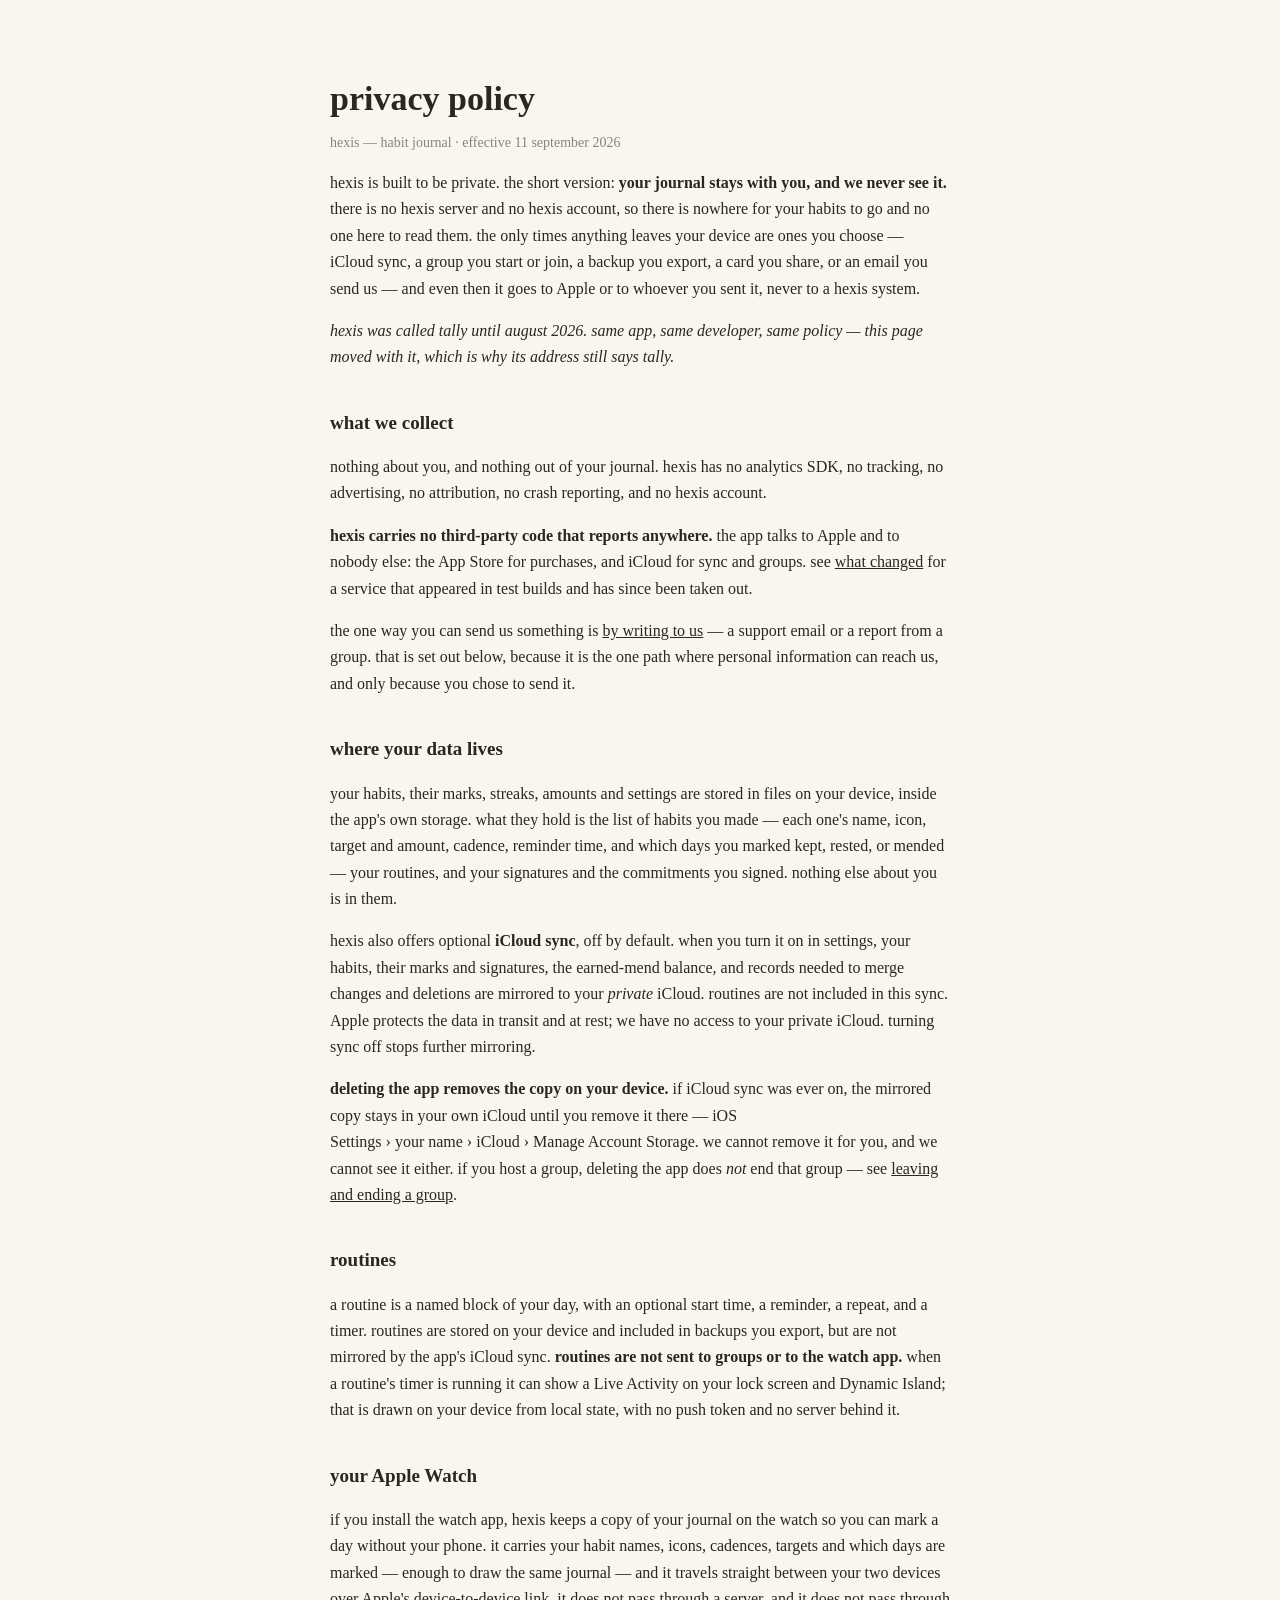
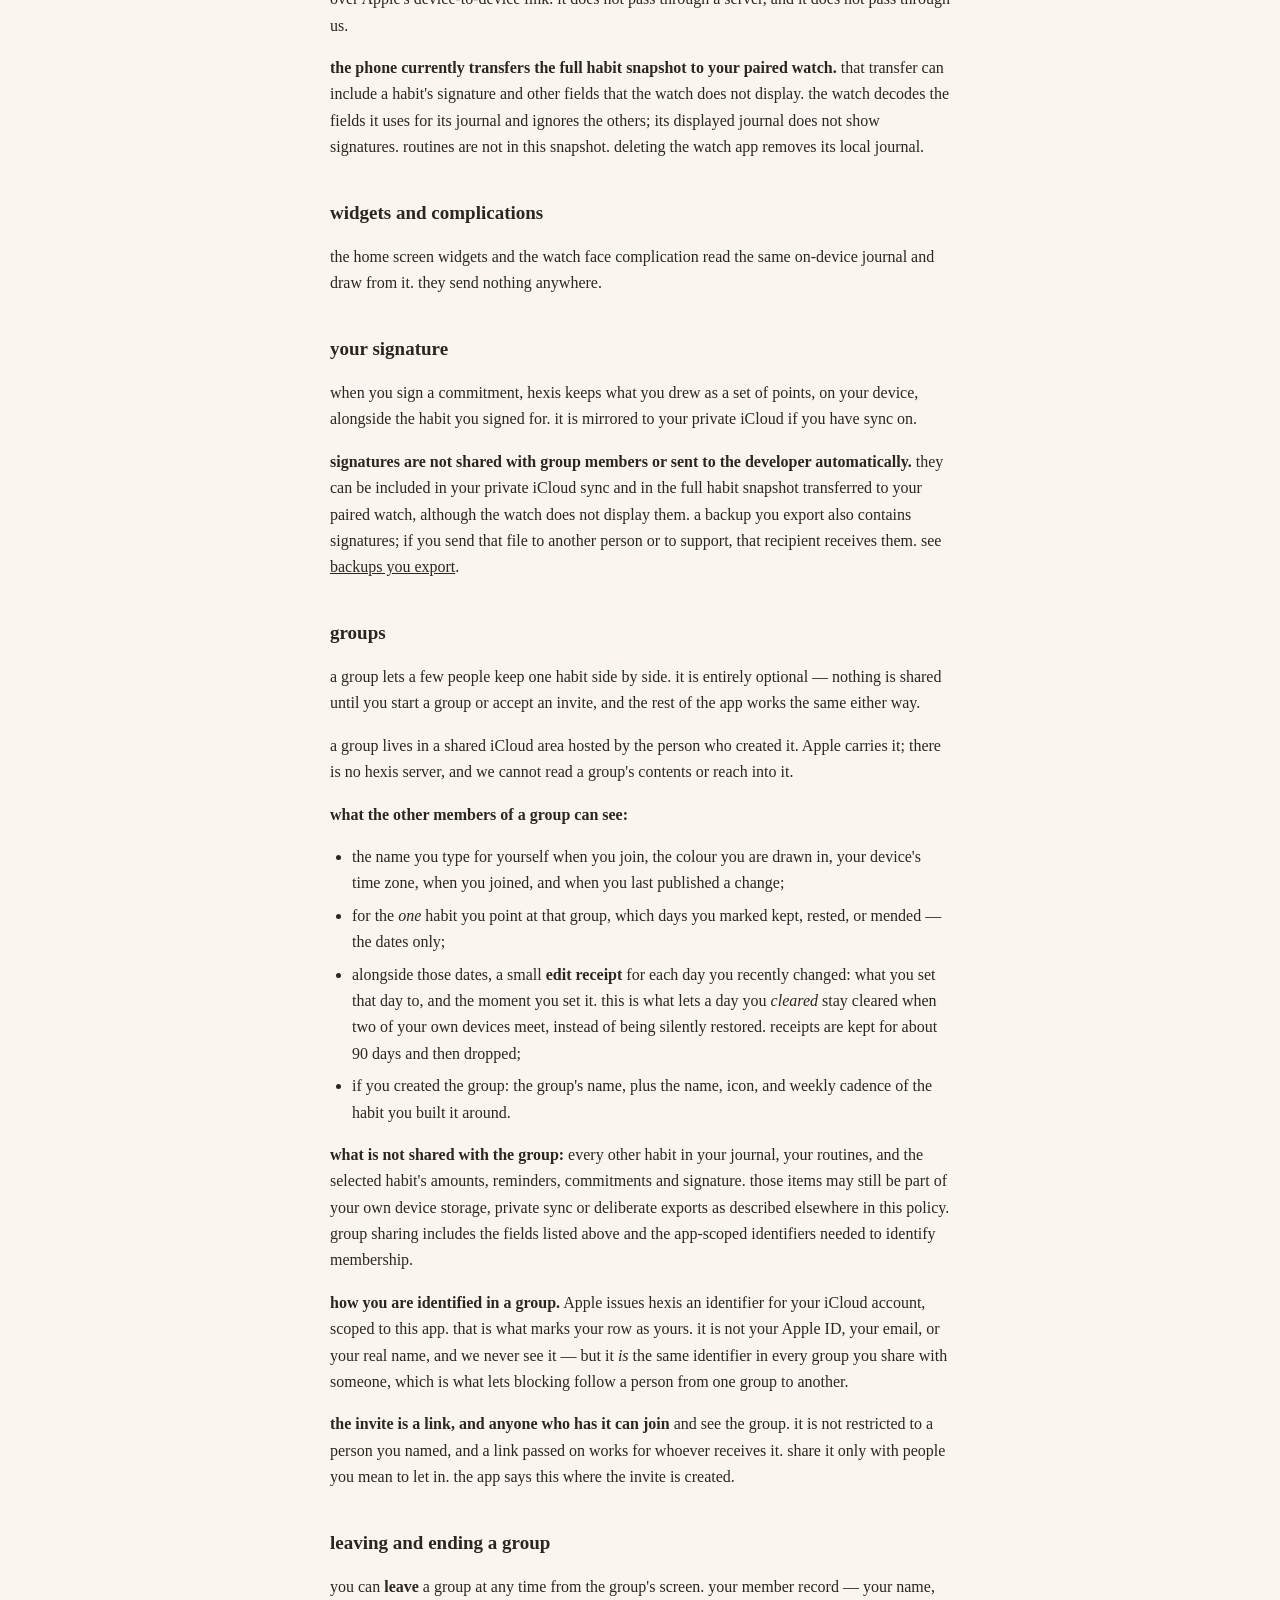
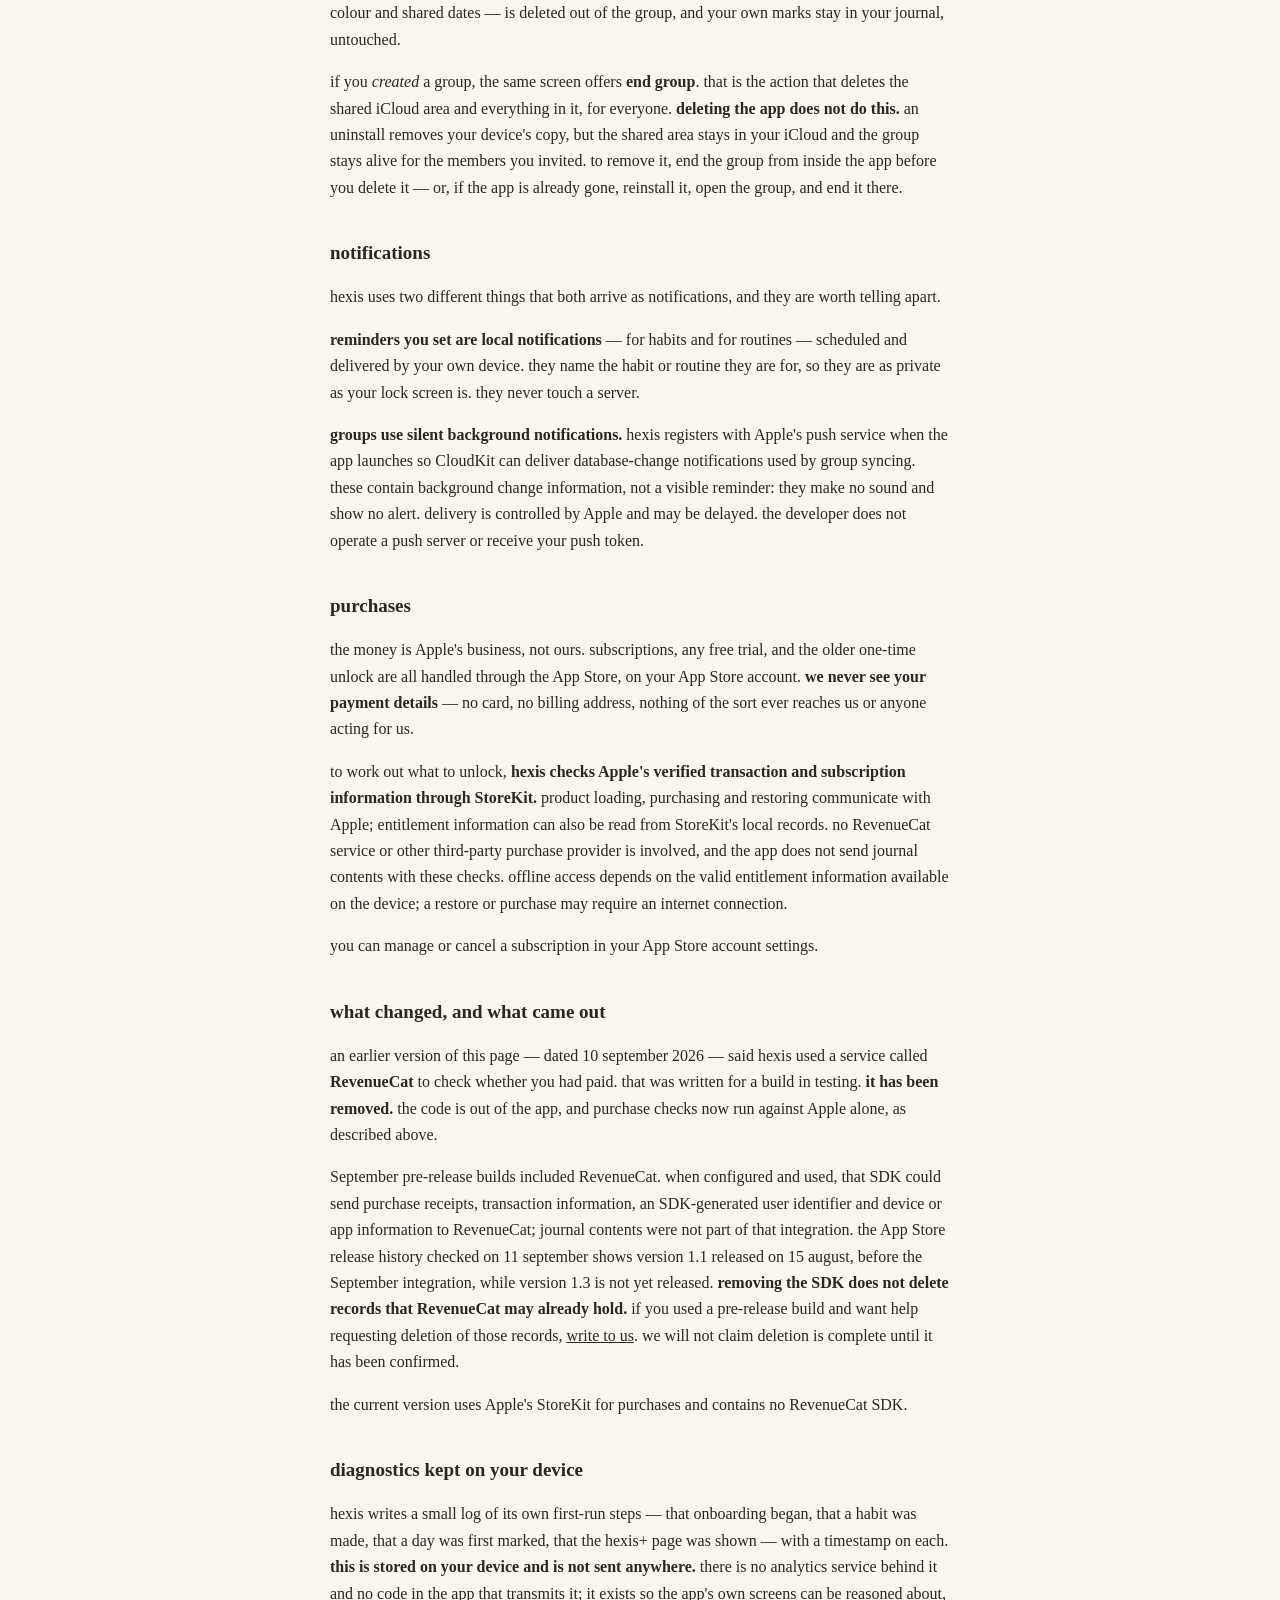
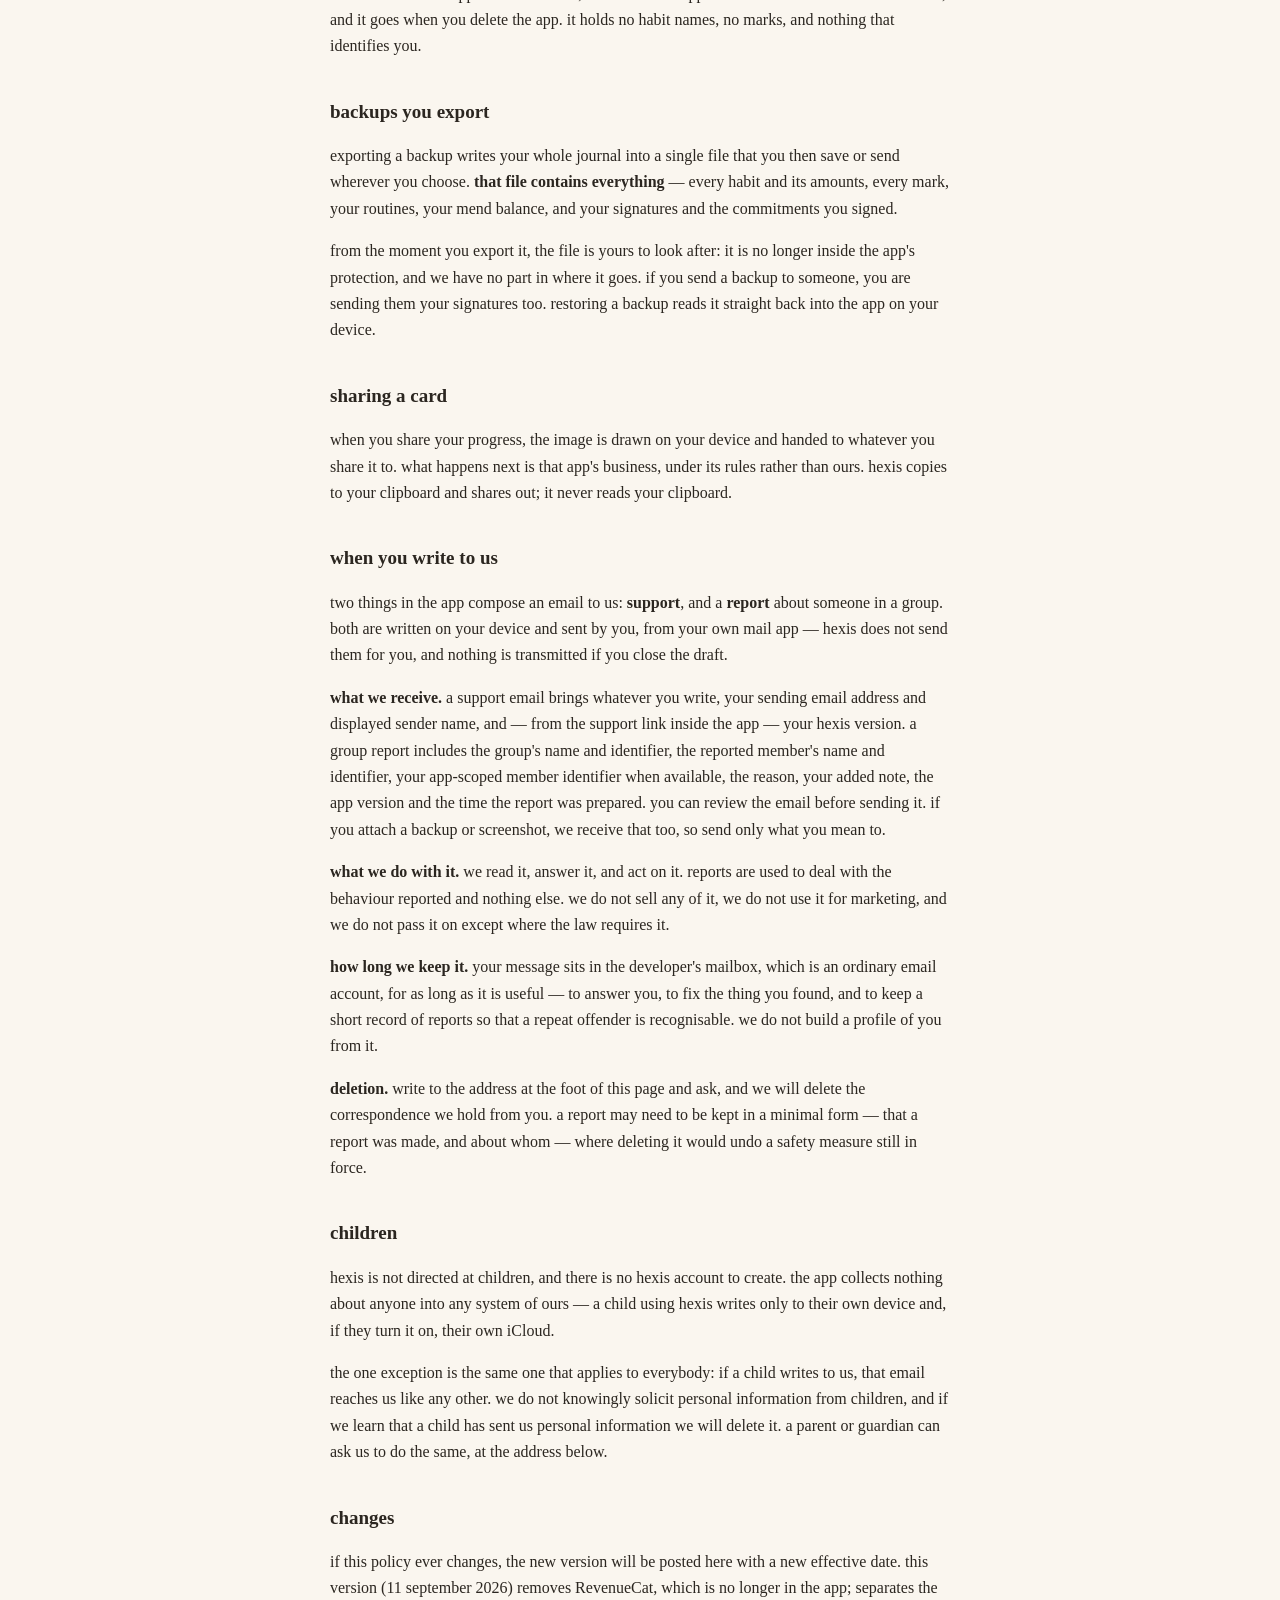
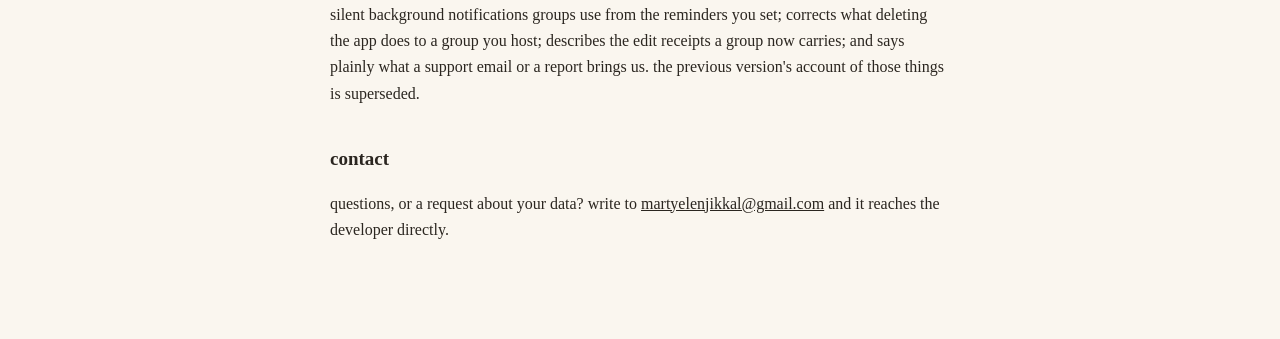
==== privacy-before-build39.html @ ffca0f4e "Document upcoming Groups retirement and preserve legacy data guidance" ====
<!DOCTYPE html>
<html lang="en">
<head>
<meta charset="utf-8">
<meta name="viewport" content="width=device-width, initial-scale=1">
<title>hexis — privacy policy</title>
<link rel="stylesheet" href="style.css">
</head>
<body>
<h1>privacy policy</h1>
<p class="sub">hexis — habit journal · effective 11 september 2026</p>

<p>hexis is built to be private. the short version: <strong>your journal stays with you, and we never see it.</strong> there is no hexis server and no hexis account, so there is nowhere for your habits to go and no one here to read them. the only times anything leaves your device are ones you choose — iCloud sync, a group you start or join, a backup you export, a card you share, or an email you send us — and even then it goes to Apple or to whoever you sent it, never to a hexis system.</p>

<p><em>hexis was called tally until august 2026. same app, same developer, same policy — this page moved with it, which is why its address still says tally.</em></p>

<h2>what we collect</h2>
<p>nothing about you, and nothing out of your journal. hexis has no analytics SDK, no tracking, no advertising, no attribution, no crash reporting, and no hexis account.</p>
<p><strong>hexis carries no third-party code that reports anywhere.</strong> the app talks to Apple and to nobody else: the App&nbsp;Store for purchases, and iCloud for sync and groups. see <a href="#history">what changed</a> for a service that appeared in test builds and has since been taken out.</p>
<p>the one way you can send us something is <a href="#contact-data">by writing to us</a> — a support email or a report from a group. that is set out below, because it is the one path where personal information can reach us, and only because you chose to send it.</p>

<h2>where your data lives</h2>
<p>your habits, their marks, streaks, amounts and settings are stored in files on your device, inside the app's own storage. what they hold is the list of habits you made — each one's name, icon, target and amount, cadence, reminder time, and which days you marked kept, rested, or mended — your routines, and your signatures and the commitments you signed. nothing else about you is in them.</p>
<p>hexis also offers optional <strong>iCloud sync</strong>, off by default. when you turn it on in settings, your habits, their marks and signatures, the earned-mend balance, and records needed to merge changes and deletions are mirrored to your <em>private</em> iCloud. routines are not included in this sync. Apple protects the data in transit and at rest; we have no access to your private iCloud. turning sync off stops further mirroring.</p>
<p><strong>deleting the app removes the copy on your device.</strong> if iCloud sync was ever on, the mirrored copy stays in your own iCloud until you remove it there — iOS Settings&nbsp;›&nbsp;your&nbsp;name&nbsp;›&nbsp;iCloud&nbsp;›&nbsp;Manage&nbsp;Account&nbsp;Storage. we cannot remove it for you, and we cannot see it either. if you host a group, deleting the app does <em>not</em> end that group — see <a href="#ending-a-group">leaving and ending a group</a>.</p>

<h2>routines</h2>
<p>a routine is a named block of your day, with an optional start time, a reminder, a repeat, and a timer. routines are stored on your device and included in backups you export, but are not mirrored by the app's iCloud sync. <strong>routines are not sent to groups or to the watch app.</strong> when a routine's timer is running it can show a Live Activity on your lock screen and Dynamic Island; that is drawn on your device from local state, with no push token and no server behind it.</p>

<h2>your Apple Watch</h2>
<p>if you install the watch app, hexis keeps a copy of your journal on the watch so you can mark a day without your phone. it carries your habit names, icons, cadences, targets and which days are marked — enough to draw the same journal — and it travels straight between your two devices over Apple's device-to-device link. it does not pass through a server, and it does not pass through us.</p>
<p><strong>the phone currently transfers the full habit snapshot to your paired watch.</strong> that transfer can include a habit's signature and other fields that the watch does not display. the watch decodes the fields it uses for its journal and ignores the others; its displayed journal does not show signatures. routines are not in this snapshot. deleting the watch app removes its local journal.</p>

<h2>widgets and complications</h2>
<p>the home screen widgets and the watch face complication read the same on-device journal and draw from it. they send nothing anywhere.</p>

<h2>your signature</h2>
<p>when you sign a commitment, hexis keeps what you drew as a set of points, on your device, alongside the habit you signed for. it is mirrored to your private iCloud if you have sync on.</p>
<p><strong>signatures are not shared with group members or sent to the developer automatically.</strong> they can be included in your private iCloud sync and in the full habit snapshot transferred to your paired watch, although the watch does not display them. a backup you export also contains signatures; if you send that file to another person or to support, that recipient receives them. see <a href="#backups">backups you export</a>.</p>

<h2>groups</h2>
<p>a group lets a few people keep one habit side by side. it is entirely optional — nothing is shared until you start a group or accept an invite, and the rest of the app works the same either way.</p>
<p>a group lives in a shared iCloud area hosted by the person who created it. Apple carries it; there is no hexis server, and we cannot read a group's contents or reach into it.</p>
<p><strong>what the other members of a group can see:</strong></p>
<ul>
<li>the name you type for yourself when you join, the colour you are drawn in, your device's time zone, when you joined, and when you last published a change;</li>
<li>for the <em>one</em> habit you point at that group, which days you marked kept, rested, or mended — the dates only;</li>
<li>alongside those dates, a small <strong>edit receipt</strong> for each day you recently changed: what you set that day to, and the moment you set it. this is what lets a day you <em>cleared</em> stay cleared when two of your own devices meet, instead of being silently restored. receipts are kept for about 90 days and then dropped;</li>
<li>if you created the group: the group's name, plus the name, icon, and weekly cadence of the habit you built it around.</li>
</ul>
<p><strong>what is not shared with the group:</strong> every other habit in your journal, your routines, and the selected habit's amounts, reminders, commitments and signature. those items may still be part of your own device storage, private sync or deliberate exports as described elsewhere in this policy. group sharing includes the fields listed above and the app-scoped identifiers needed to identify membership.</p>
<p><strong>how you are identified in a group.</strong> Apple issues hexis an identifier for your iCloud account, scoped to this app. that is what marks your row as yours. it is not your Apple&nbsp;ID, your email, or your real name, and we never see it — but it <em>is</em> the same identifier in every group you share with someone, which is what lets blocking follow a person from one group to another.</p>
<p><strong>the invite is a link, and anyone who has it can join</strong> and see the group. it is not restricted to a person you named, and a link passed on works for whoever receives it. share it only with people you mean to let in. the app says this where the invite is created.</p>

<h2 id="ending-a-group">leaving and ending a group</h2>
<p>you can <strong>leave</strong> a group at any time from the group's screen. your member record — your name, colour and shared dates — is deleted out of the group, and your own marks stay in your journal, untouched.</p>
<p>if you <em>created</em> a group, the same screen offers <strong>end group</strong>. that is the action that deletes the shared iCloud area and everything in it, for everyone. <strong>deleting the app does not do this.</strong> an uninstall removes your device's copy, but the shared area stays in your iCloud and the group stays alive for the members you invited. to remove it, end the group from inside the app before you delete it — or, if the app is already gone, reinstall it, open the group, and end it there.</p>

<h2>notifications</h2>
<p>hexis uses two different things that both arrive as notifications, and they are worth telling apart.</p>
<p><strong>reminders you set are local notifications</strong> — for habits and for routines — scheduled and delivered by your own device. they name the habit or routine they are for, so they are as private as your lock screen is. they never touch a server.</p>
<p><strong>groups use silent background notifications.</strong> hexis registers with Apple's push service when the app launches so CloudKit can deliver database-change notifications used by group syncing. these contain background change information, not a visible reminder: they make no sound and show no alert. delivery is controlled by Apple and may be delayed. the developer does not operate a push server or receive your push token.</p>

<h2>purchases</h2>
<p>the money is Apple's business, not ours. subscriptions, any free trial, and the older one-time unlock are all handled through the App&nbsp;Store, on your App&nbsp;Store account. <strong>we never see your payment details</strong> — no card, no billing address, nothing of the sort ever reaches us or anyone acting for us.</p>
<p>to work out what to unlock, <strong>hexis checks Apple's verified transaction and subscription information through StoreKit.</strong> product loading, purchasing and restoring communicate with Apple; entitlement information can also be read from StoreKit's local records. no RevenueCat service or other third-party purchase provider is involved, and the app does not send journal contents with these checks. offline access depends on the valid entitlement information available on the device; a restore or purchase may require an internet connection.</p>
<p>you can manage or cancel a subscription in your App&nbsp;Store account settings.</p>

<h2 id="history">what changed, and what came out</h2>
<p>an earlier version of this page — dated 10 september 2026 — said hexis used a service called <strong>RevenueCat</strong> to check whether you had paid. that was written for a build in testing. <strong>it has been removed.</strong> the code is out of the app, and purchase checks now run against Apple alone, as described above.</p>
<p>September pre-release builds included RevenueCat. when configured and used, that SDK could send purchase receipts, transaction information, an SDK-generated user identifier and device or app information to RevenueCat; journal contents were not part of that integration. the App&nbsp;Store release history checked on 11 september shows version 1.1 released on 15 august, before the September integration, while version 1.3 is not yet released. <strong>removing the SDK does not delete records that RevenueCat may already hold.</strong> if you used a pre-release build and want help requesting deletion of those records, <a href="#contact">write to us</a>. we will not claim deletion is complete until it has been confirmed.</p>
<p>the current version uses Apple's StoreKit for purchases and contains no RevenueCat SDK.</p>

<h2>diagnostics kept on your device</h2>
<p>hexis writes a small log of its own first-run steps — that onboarding began, that a habit was made, that a day was first marked, that the hexis+ page was shown — with a timestamp on each. <strong>this is stored on your device and is not sent anywhere.</strong> there is no analytics service behind it and no code in the app that transmits it; it exists so the app's own screens can be reasoned about, and it goes when you delete the app. it holds no habit names, no marks, and nothing that identifies you.</p>

<h2 id="backups">backups you export</h2>
<p>exporting a backup writes your whole journal into a single file that you then save or send wherever you choose. <strong>that file contains everything</strong> — every habit and its amounts, every mark, your routines, your mend balance, and your signatures and the commitments you signed.</p>
<p>from the moment you export it, the file is yours to look after: it is no longer inside the app's protection, and we have no part in where it goes. if you send a backup to someone, you are sending them your signatures too. restoring a backup reads it straight back into the app on your device.</p>

<h2>sharing a card</h2>
<p>when you share your progress, the image is drawn on your device and handed to whatever you share it to. what happens next is that app's business, under its rules rather than ours. hexis copies to your clipboard and shares out; it never reads your clipboard.</p>

<h2 id="contact-data">when you write to us</h2>
<p>two things in the app compose an email to us: <strong>support</strong>, and a <strong>report</strong> about someone in a group. both are written on your device and sent by you, from your own mail app — hexis does not send them for you, and nothing is transmitted if you close the draft.</p>
<p><strong>what we receive.</strong> a support email brings whatever you write, your sending email address and displayed sender name, and — from the support link inside the app — your hexis version. a group report includes the group's name and identifier, the reported member's name and identifier, your app-scoped member identifier when available, the reason, your added note, the app version and the time the report was prepared. you can review the email before sending it. if you attach a backup or screenshot, we receive that too, so send only what you mean to.</p>
<p><strong>what we do with it.</strong> we read it, answer it, and act on it. reports are used to deal with the behaviour reported and nothing else. we do not sell any of it, we do not use it for marketing, and we do not pass it on except where the law requires it.</p>
<p><strong>how long we keep it.</strong> your message sits in the developer's mailbox, which is an ordinary email account, for as long as it is useful — to answer you, to fix the thing you found, and to keep a short record of reports so that a repeat offender is recognisable. we do not build a profile of you from it.</p>
<p><strong>deletion.</strong> write to the address at the foot of this page and ask, and we will delete the correspondence we hold from you. a report may need to be kept in a minimal form — that a report was made, and about whom — where deleting it would undo a safety measure still in force.</p>

<h2>children</h2>
<p>hexis is not directed at children, and there is no hexis account to create. the app collects nothing about anyone into any system of ours — a child using hexis writes only to their own device and, if they turn it on, their own iCloud.</p>
<p>the one exception is the same one that applies to everybody: if a child writes to us, that email reaches us like any other. we do not knowingly solicit personal information from children, and if we learn that a child has sent us personal information we will delete it. a parent or guardian can ask us to do the same, at the address below.</p>

<h2>changes</h2>
<p>if this policy ever changes, the new version will be posted here with a new effective date. this version (11 september 2026) removes RevenueCat, which is no longer in the app; separates the silent background notifications groups use from the reminders you set; corrects what deleting the app does to a group you host; describes the edit receipts a group now carries; and says plainly what a support email or a report brings us. the previous version's account of those things is superseded.</p>

<h2 id="contact">contact</h2>
<p>questions, or a request about your data? write to <a href="mailto:martyelenjikkal@gmail.com">martyelenjikkal@gmail.com</a> and it reaches the developer directly.</p>
</body>
</html>
---- style.css ----
body {
  max-width: 620px; margin: 0 auto; padding: 48px 24px 80px;
  font-family: Georgia, 'Times New Roman', serif;
  background: #faf6ef; color: #2b2620; line-height: 1.65;
}
h1 { font-size: 34px; font-weight: 600; margin-bottom: 4px; }
h2 { font-size: 19px; margin-top: 36px; }
h3 { font-size: 16px; margin-top: 26px; margin-bottom: 6px; }
.sub { color: #8a8378; font-size: 14px; margin-top: 0; }
a { color: #2b2620; }
@media (prefers-color-scheme: dark) {
  body { background: #211f1c; color: #e8e2d8; }
  .sub { color: #97907f; }
  a { color: #e8e2d8; }
}
ul { padding-left: 22px; margin: 12px 0; }
li { margin-bottom: 6px; }
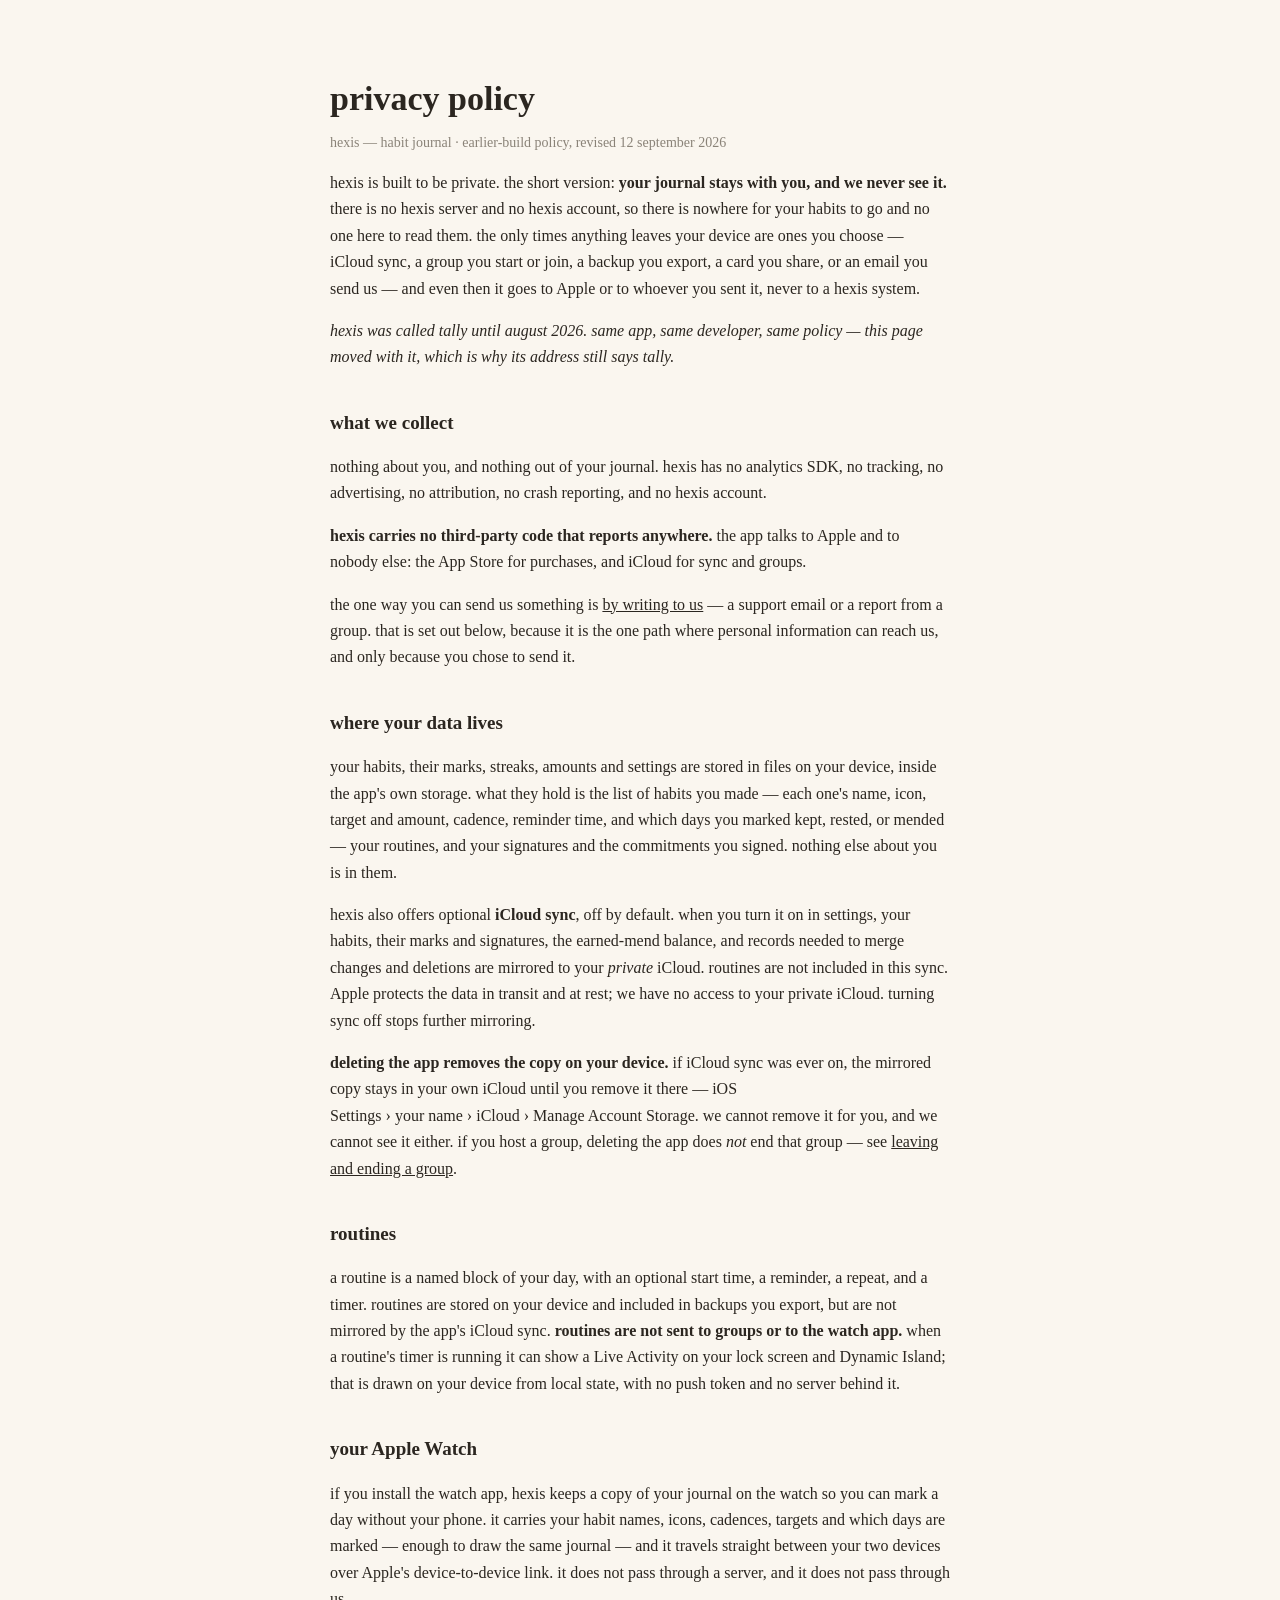
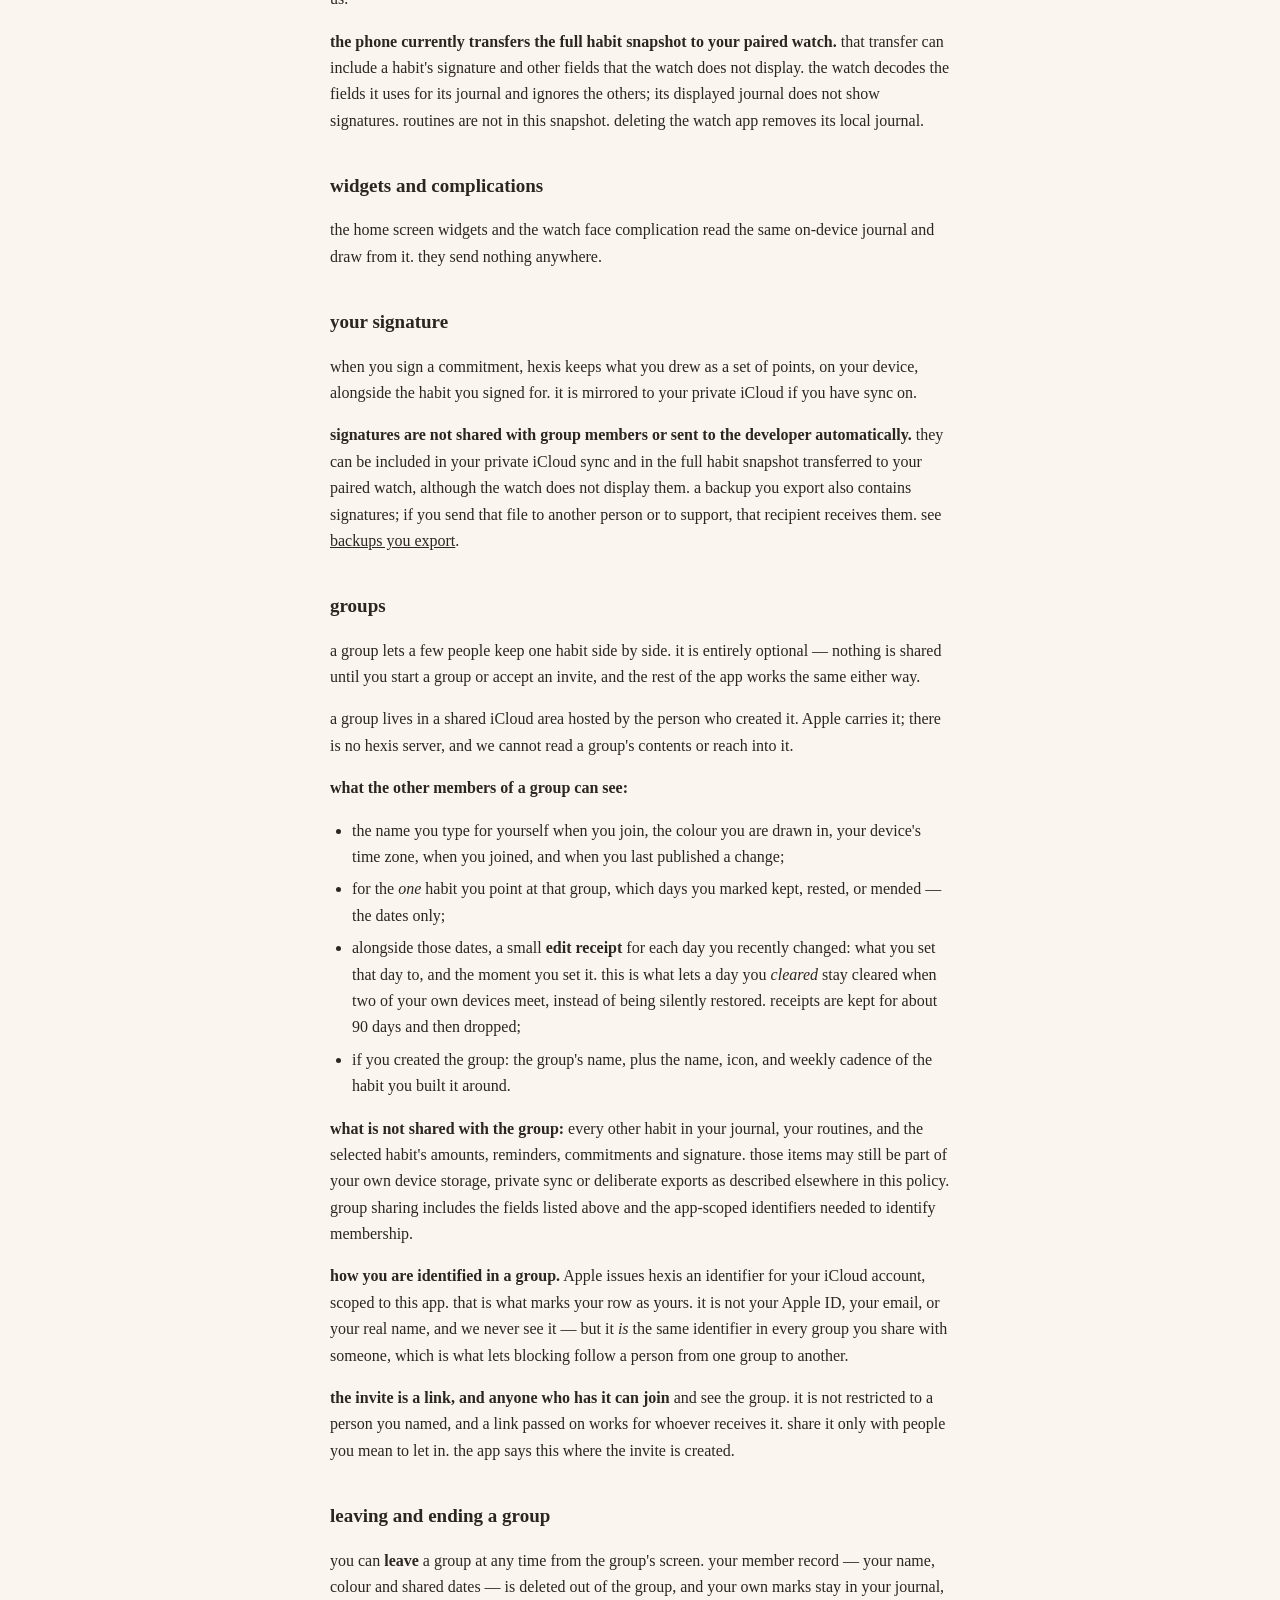
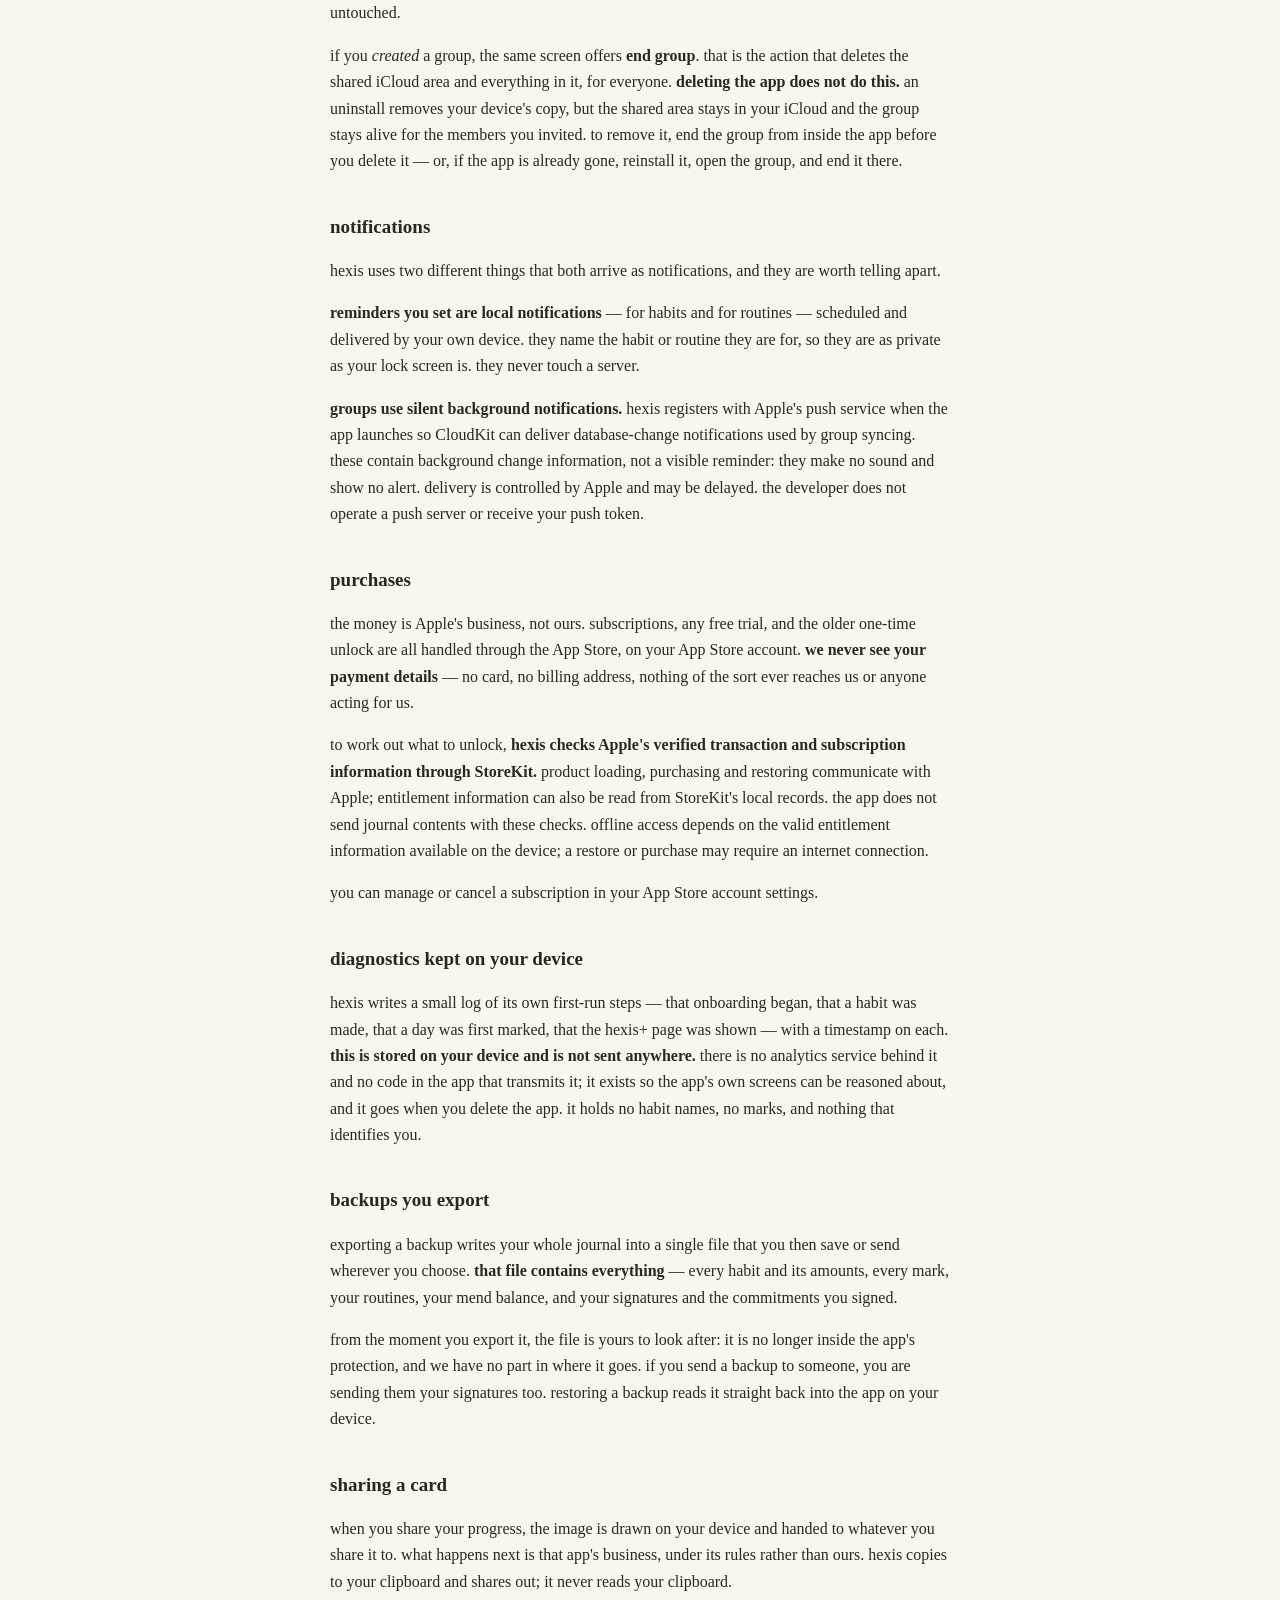
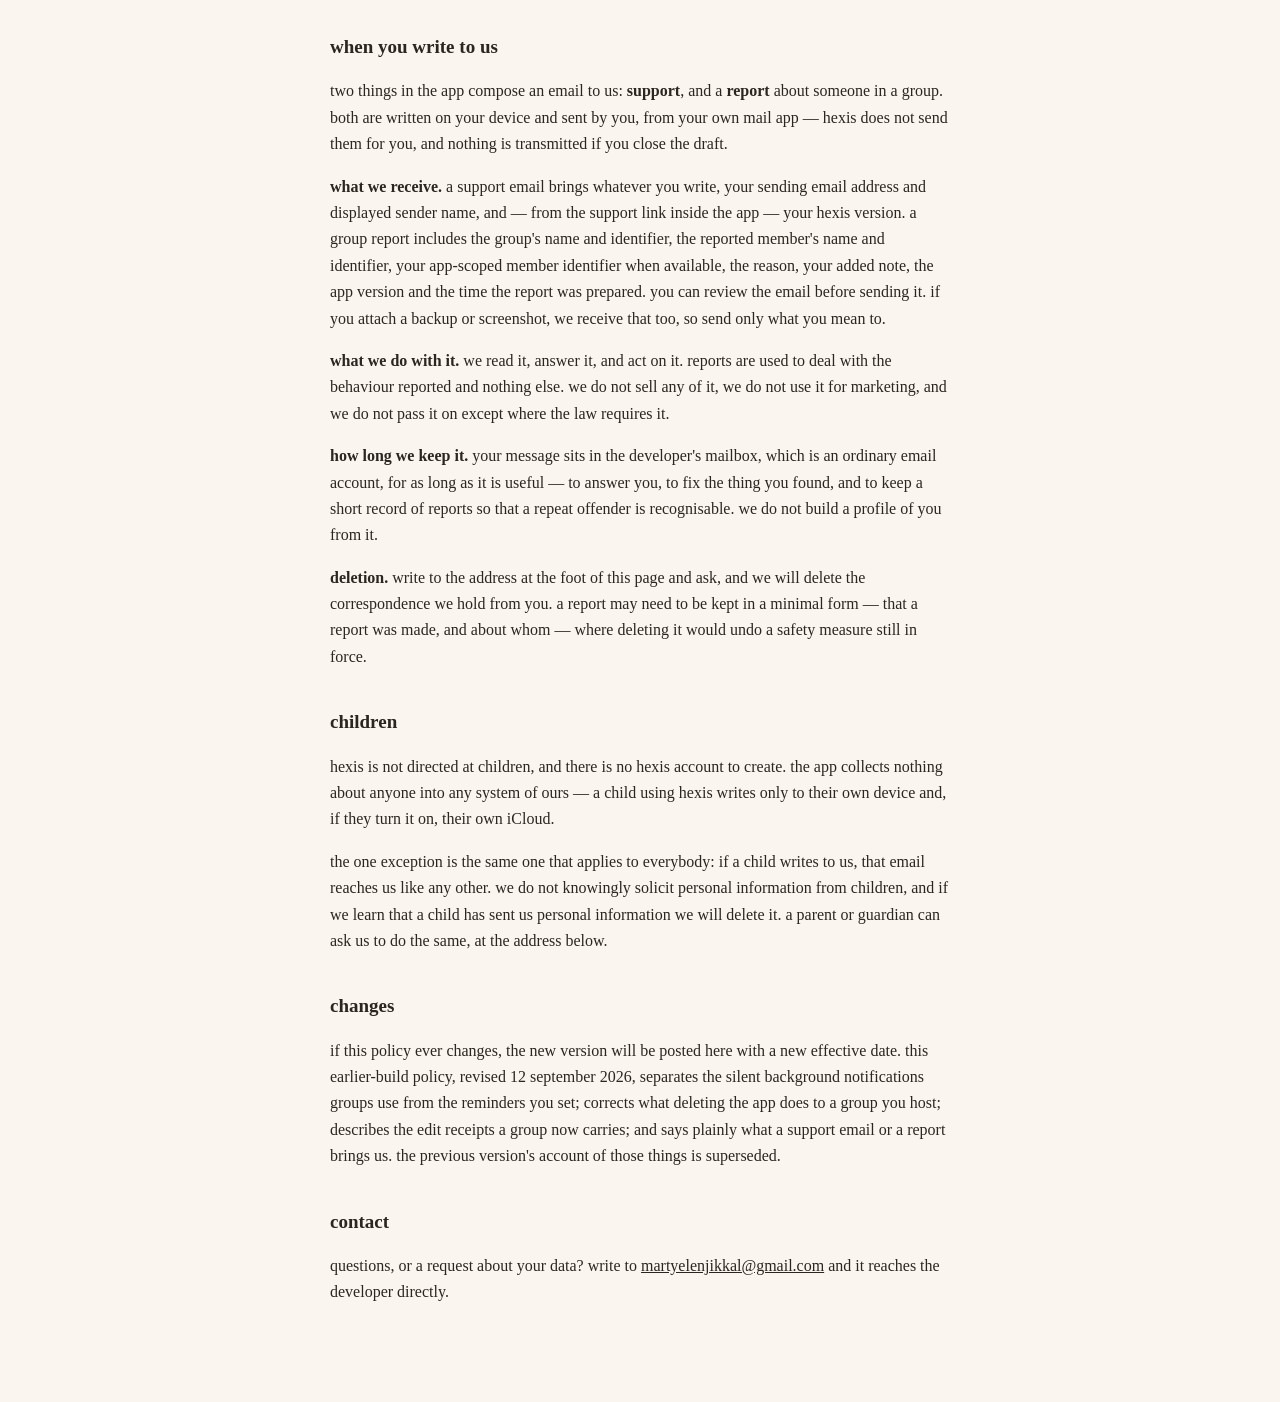
==== commit 9aa648e7: "Remove retired purchase-service references from privacy policies" ====
--- a/privacy-before-build39.html
+++ b/privacy-before-build39.html
@@ -8,7 +8,7 @@
 </head>
 <body>
 <h1>privacy policy</h1>
-<p class="sub">hexis — habit journal · effective 11 september 2026</p>
+<p class="sub">hexis — habit journal · earlier-build policy, revised 12 september 2026</p>
 
 <p>hexis is built to be private. the short version: <strong>your journal stays with you, and we never see it.</strong> there is no hexis server and no hexis account, so there is nowhere for your habits to go and no one here to read them. the only times anything leaves your device are ones you choose — iCloud sync, a group you start or join, a backup you export, a card you share, or an email you send us — and even then it goes to Apple or to whoever you sent it, never to a hexis system.</p>
 
@@ -16,7 +16,7 @@
 
 <h2>what we collect</h2>
 <p>nothing about you, and nothing out of your journal. hexis has no analytics SDK, no tracking, no advertising, no attribution, no crash reporting, and no hexis account.</p>
-<p><strong>hexis carries no third-party code that reports anywhere.</strong> the app talks to Apple and to nobody else: the App&nbsp;Store for purchases, and iCloud for sync and groups. see <a href="#history">what changed</a> for a service that appeared in test builds and has since been taken out.</p>
+<p><strong>hexis carries no third-party code that reports anywhere.</strong> the app talks to Apple and to nobody else: the App&nbsp;Store for purchases, and iCloud for sync and groups.</p>
 <p>the one way you can send us something is <a href="#contact-data">by writing to us</a> — a support email or a report from a group. that is set out below, because it is the one path where personal information can reach us, and only because you chose to send it.</p>
 
 <h2>where your data lives</h2>
@@ -63,13 +63,8 @@
 
 <h2>purchases</h2>
 <p>the money is Apple's business, not ours. subscriptions, any free trial, and the older one-time unlock are all handled through the App&nbsp;Store, on your App&nbsp;Store account. <strong>we never see your payment details</strong> — no card, no billing address, nothing of the sort ever reaches us or anyone acting for us.</p>
-<p>to work out what to unlock, <strong>hexis checks Apple's verified transaction and subscription information through StoreKit.</strong> product loading, purchasing and restoring communicate with Apple; entitlement information can also be read from StoreKit's local records. no RevenueCat service or other third-party purchase provider is involved, and the app does not send journal contents with these checks. offline access depends on the valid entitlement information available on the device; a restore or purchase may require an internet connection.</p>
+<p>to work out what to unlock, <strong>hexis checks Apple's verified transaction and subscription information through StoreKit.</strong> product loading, purchasing and restoring communicate with Apple; entitlement information can also be read from StoreKit's local records. the app does not send journal contents with these checks. offline access depends on the valid entitlement information available on the device; a restore or purchase may require an internet connection.</p>
 <p>you can manage or cancel a subscription in your App&nbsp;Store account settings.</p>
-
-<h2 id="history">what changed, and what came out</h2>
-<p>an earlier version of this page — dated 10 september 2026 — said hexis used a service called <strong>RevenueCat</strong> to check whether you had paid. that was written for a build in testing. <strong>it has been removed.</strong> the code is out of the app, and purchase checks now run against Apple alone, as described above.</p>
-<p>September pre-release builds included RevenueCat. when configured and used, that SDK could send purchase receipts, transaction information, an SDK-generated user identifier and device or app information to RevenueCat; journal contents were not part of that integration. the App&nbsp;Store release history checked on 11 september shows version 1.1 released on 15 august, before the September integration, while version 1.3 is not yet released. <strong>removing the SDK does not delete records that RevenueCat may already hold.</strong> if you used a pre-release build and want help requesting deletion of those records, <a href="#contact">write to us</a>. we will not claim deletion is complete until it has been confirmed.</p>
-<p>the current version uses Apple's StoreKit for purchases and contains no RevenueCat SDK.</p>
 
 <h2>diagnostics kept on your device</h2>
 <p>hexis writes a small log of its own first-run steps — that onboarding began, that a habit was made, that a day was first marked, that the hexis+ page was shown — with a timestamp on each. <strong>this is stored on your device and is not sent anywhere.</strong> there is no analytics service behind it and no code in the app that transmits it; it exists so the app's own screens can be reasoned about, and it goes when you delete the app. it holds no habit names, no marks, and nothing that identifies you.</p>
@@ -93,7 +88,7 @@
 <p>the one exception is the same one that applies to everybody: if a child writes to us, that email reaches us like any other. we do not knowingly solicit personal information from children, and if we learn that a child has sent us personal information we will delete it. a parent or guardian can ask us to do the same, at the address below.</p>
 
 <h2>changes</h2>
-<p>if this policy ever changes, the new version will be posted here with a new effective date. this version (11 september 2026) removes RevenueCat, which is no longer in the app; separates the silent background notifications groups use from the reminders you set; corrects what deleting the app does to a group you host; describes the edit receipts a group now carries; and says plainly what a support email or a report brings us. the previous version's account of those things is superseded.</p>
+<p>if this policy ever changes, the new version will be posted here with a new effective date. this earlier-build policy, revised 12 september 2026, separates the silent background notifications groups use from the reminders you set; corrects what deleting the app does to a group you host; describes the edit receipts a group now carries; and says plainly what a support email or a report brings us. the previous version's account of those things is superseded.</p>
 
 <h2 id="contact">contact</h2>
 <p>questions, or a request about your data? write to <a href="mailto:martyelenjikkal@gmail.com">martyelenjikkal@gmail.com</a> and it reaches the developer directly.</p>
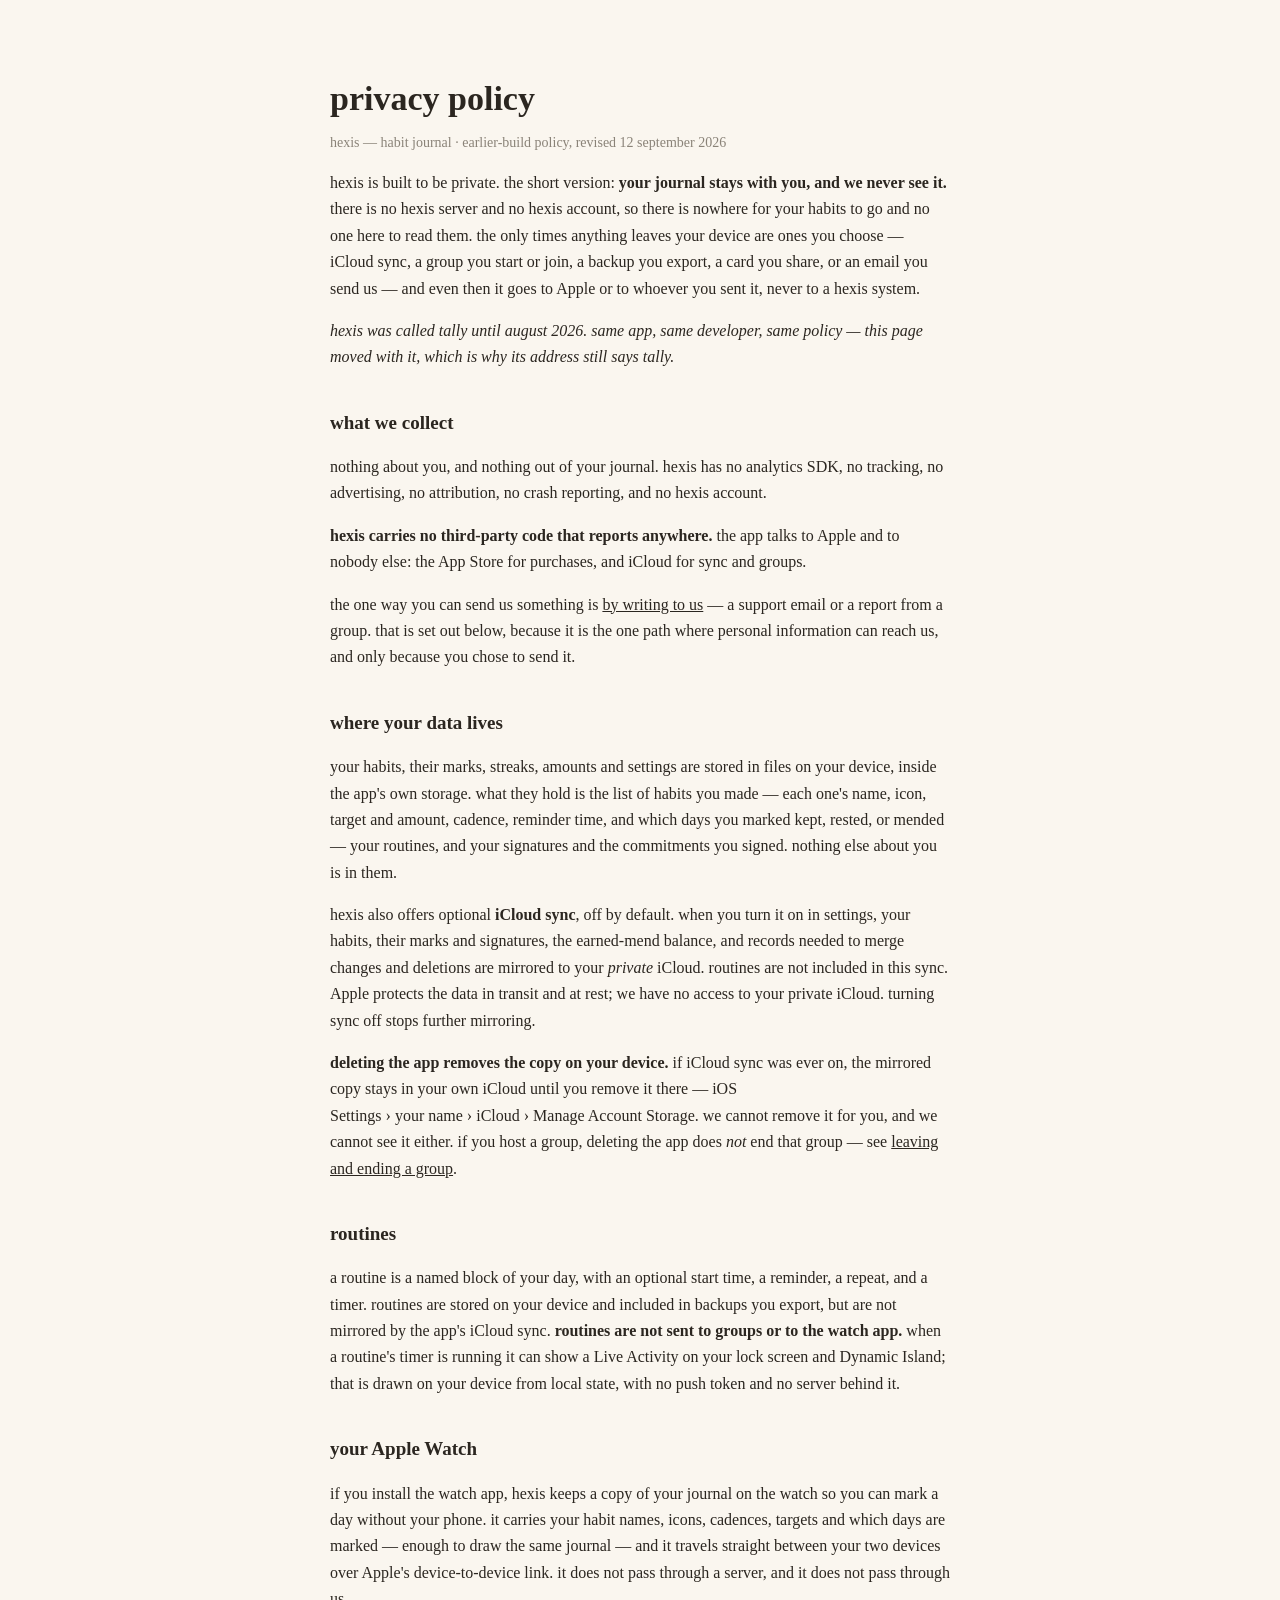
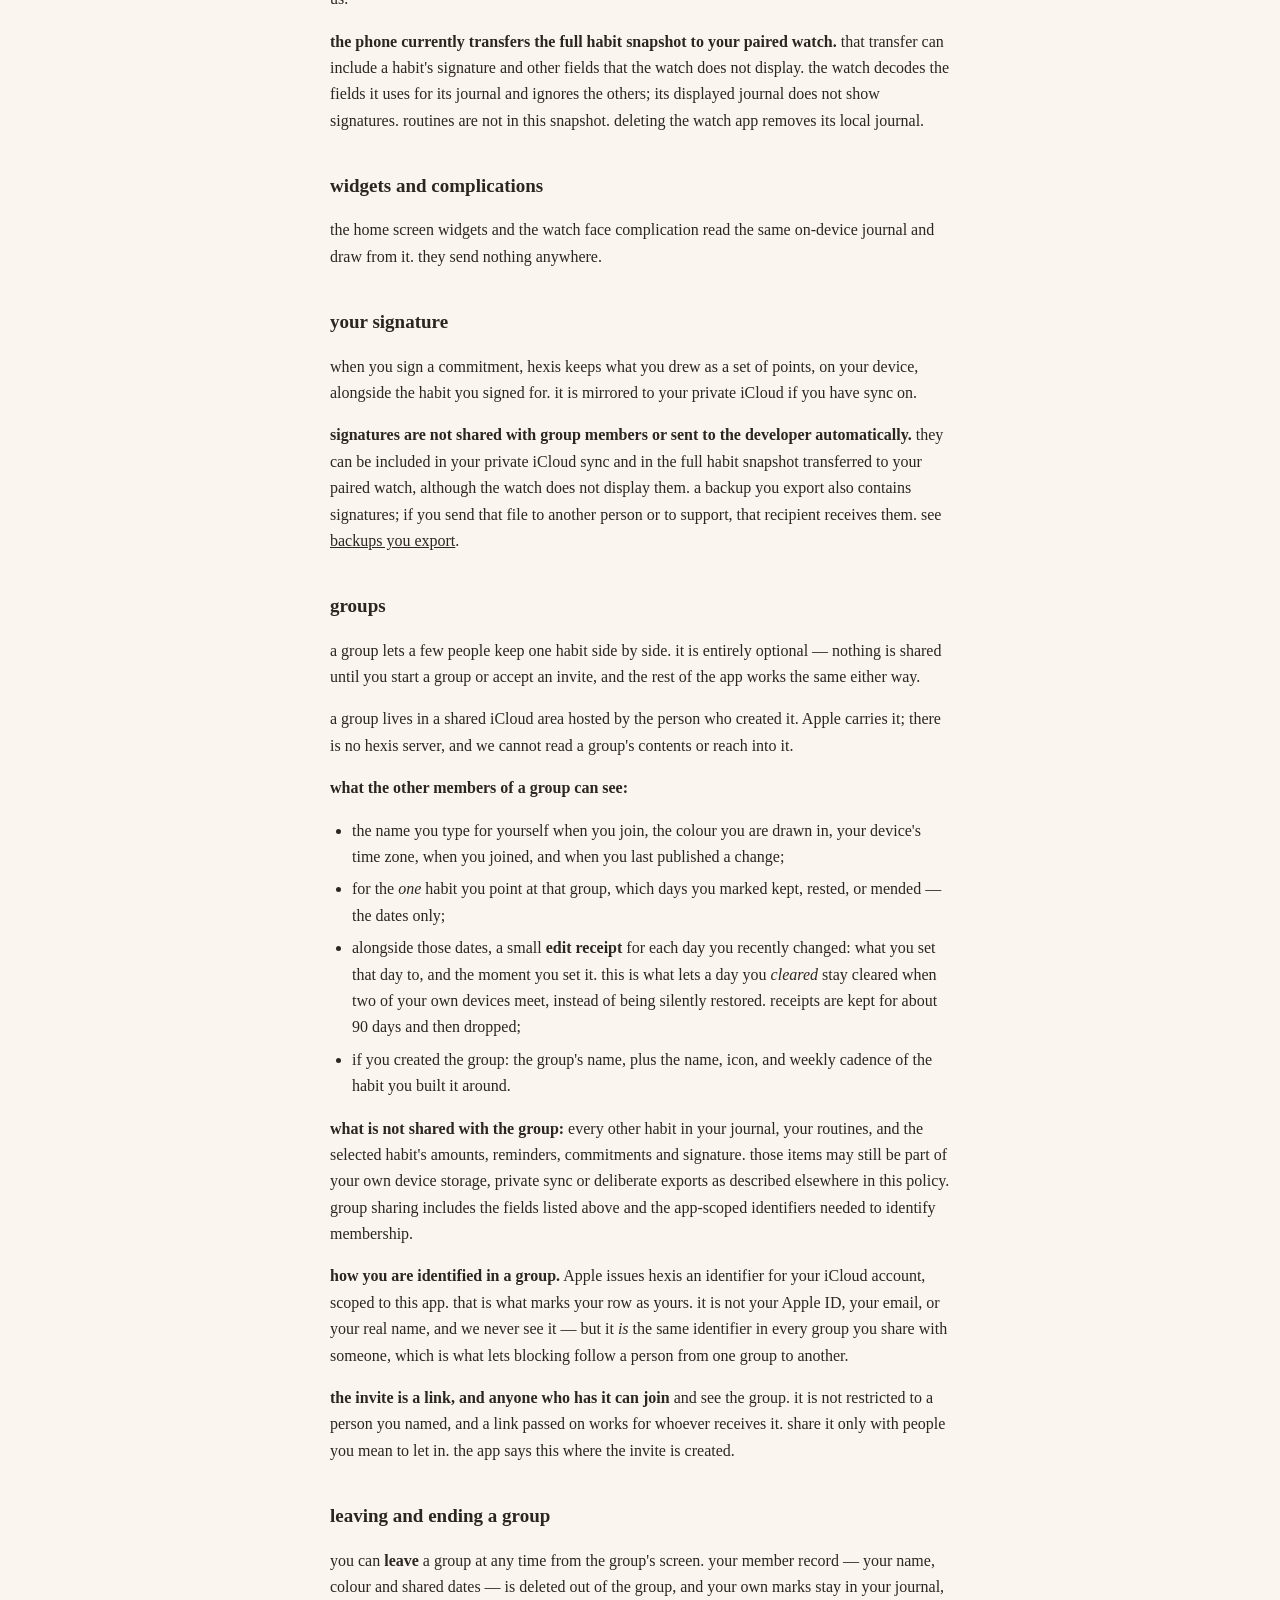
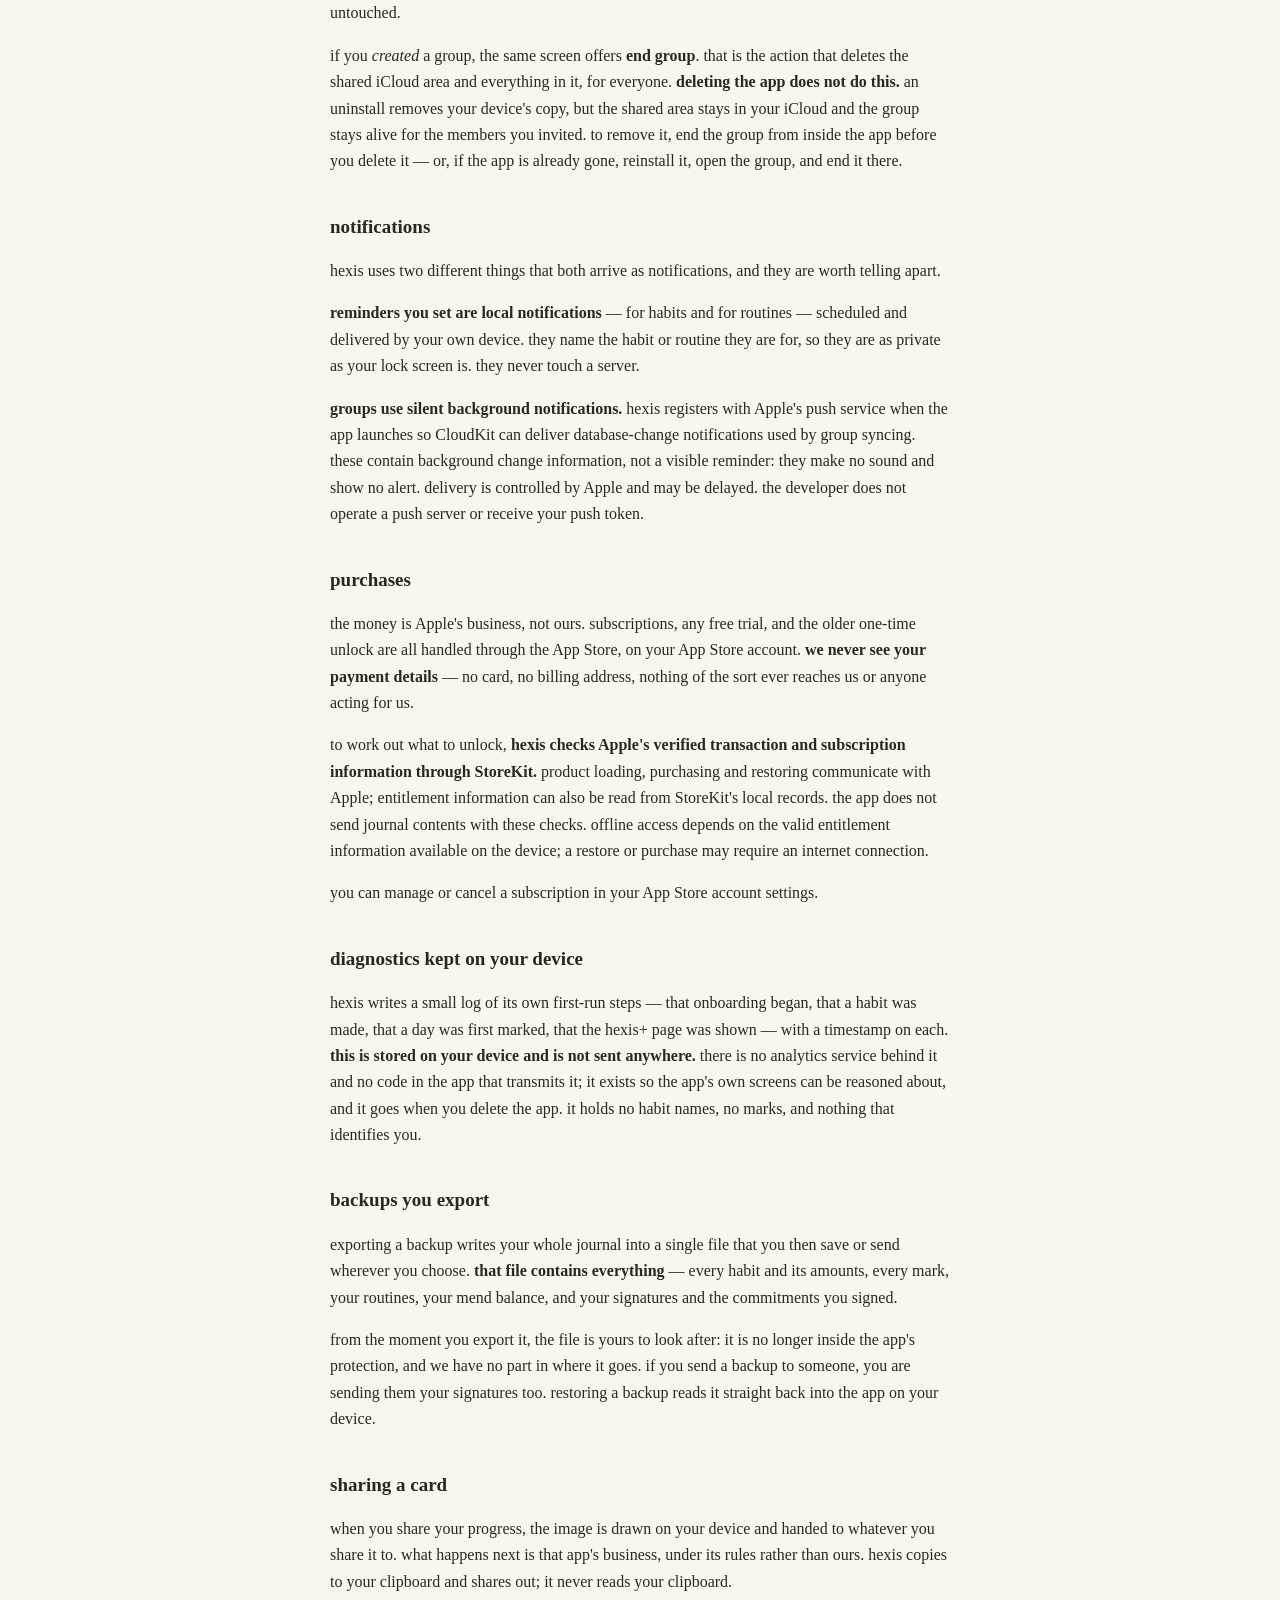
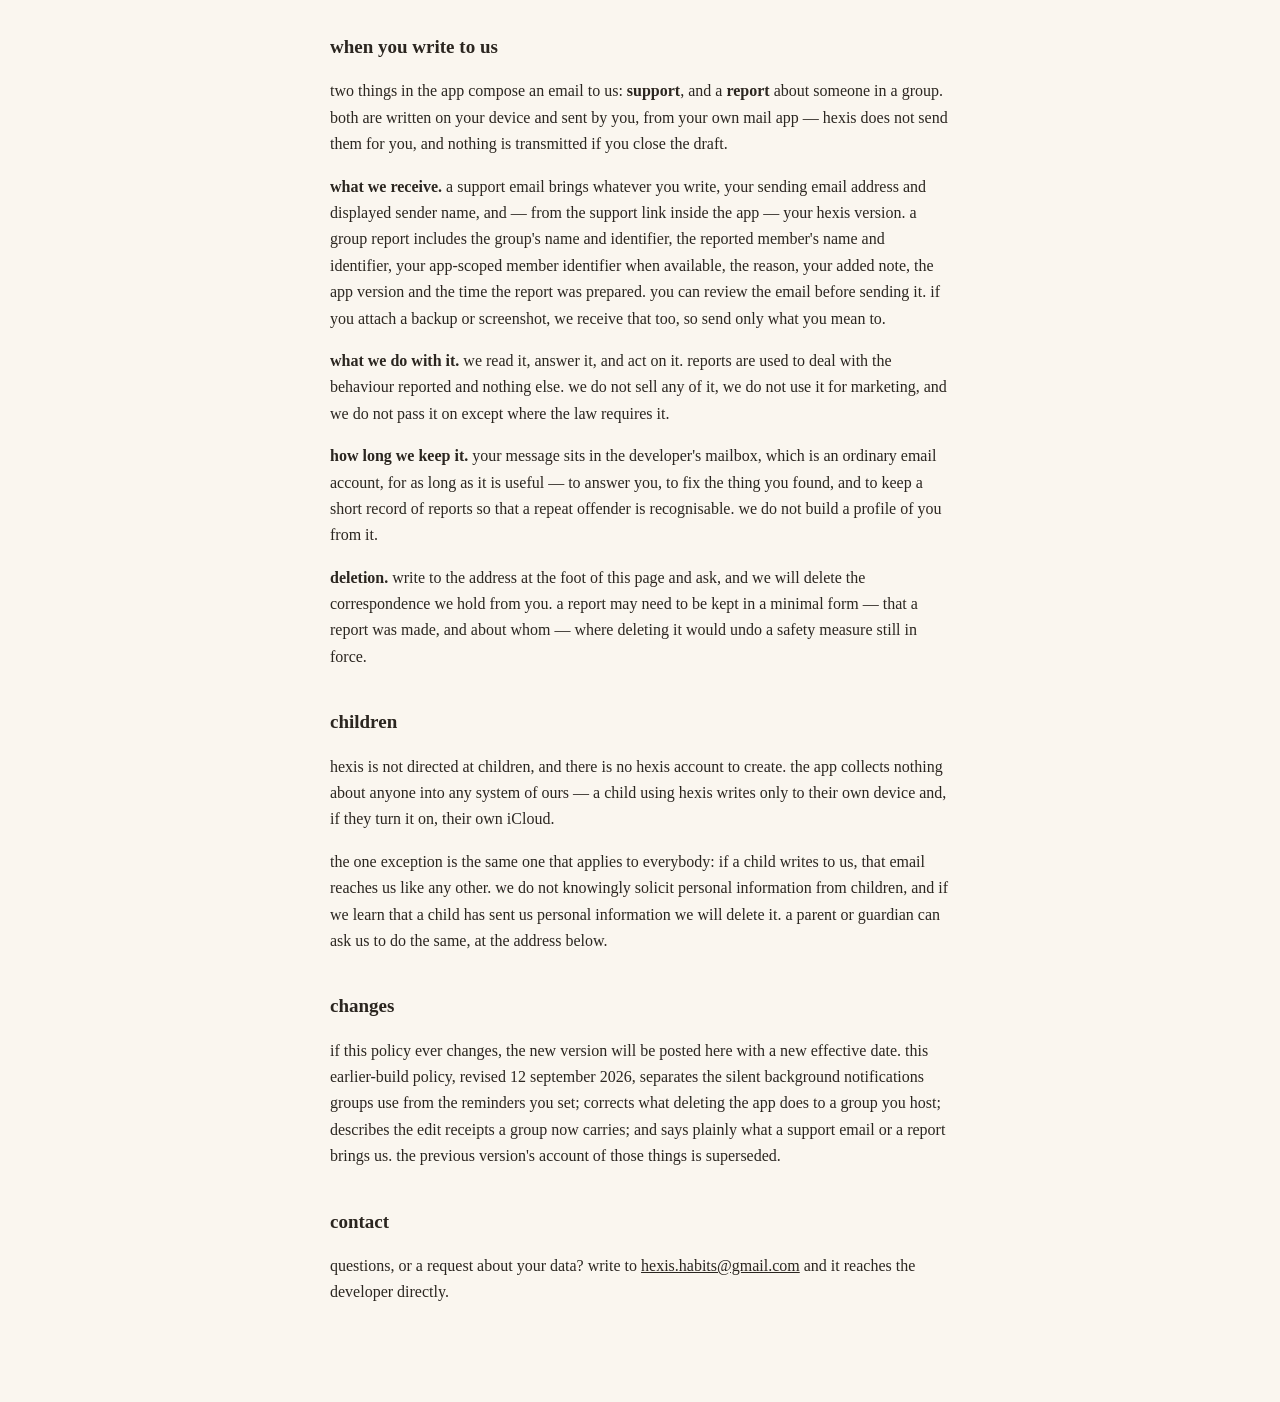
==== commit b53a5662: "Contact: hexis.habits@gmail.com replaces the personal address Co-Authored-By: Claude Opus 5.5 <norep" ====
--- a/privacy-before-build39.html
+++ b/privacy-before-build39.html
@@ -91,6 +91,6 @@
 <p>if this policy ever changes, the new version will be posted here with a new effective date. this earlier-build policy, revised 12 september 2026, separates the silent background notifications groups use from the reminders you set; corrects what deleting the app does to a group you host; describes the edit receipts a group now carries; and says plainly what a support email or a report brings us. the previous version's account of those things is superseded.</p>
 
 <h2 id="contact">contact</h2>
-<p>questions, or a request about your data? write to <a href="mailto:martyelenjikkal@gmail.com">martyelenjikkal@gmail.com</a> and it reaches the developer directly.</p>
+<p>questions, or a request about your data? write to <a href="mailto:hexis.habits@gmail.com">hexis.habits@gmail.com</a> and it reaches the developer directly.</p>
 </body>
 </html>
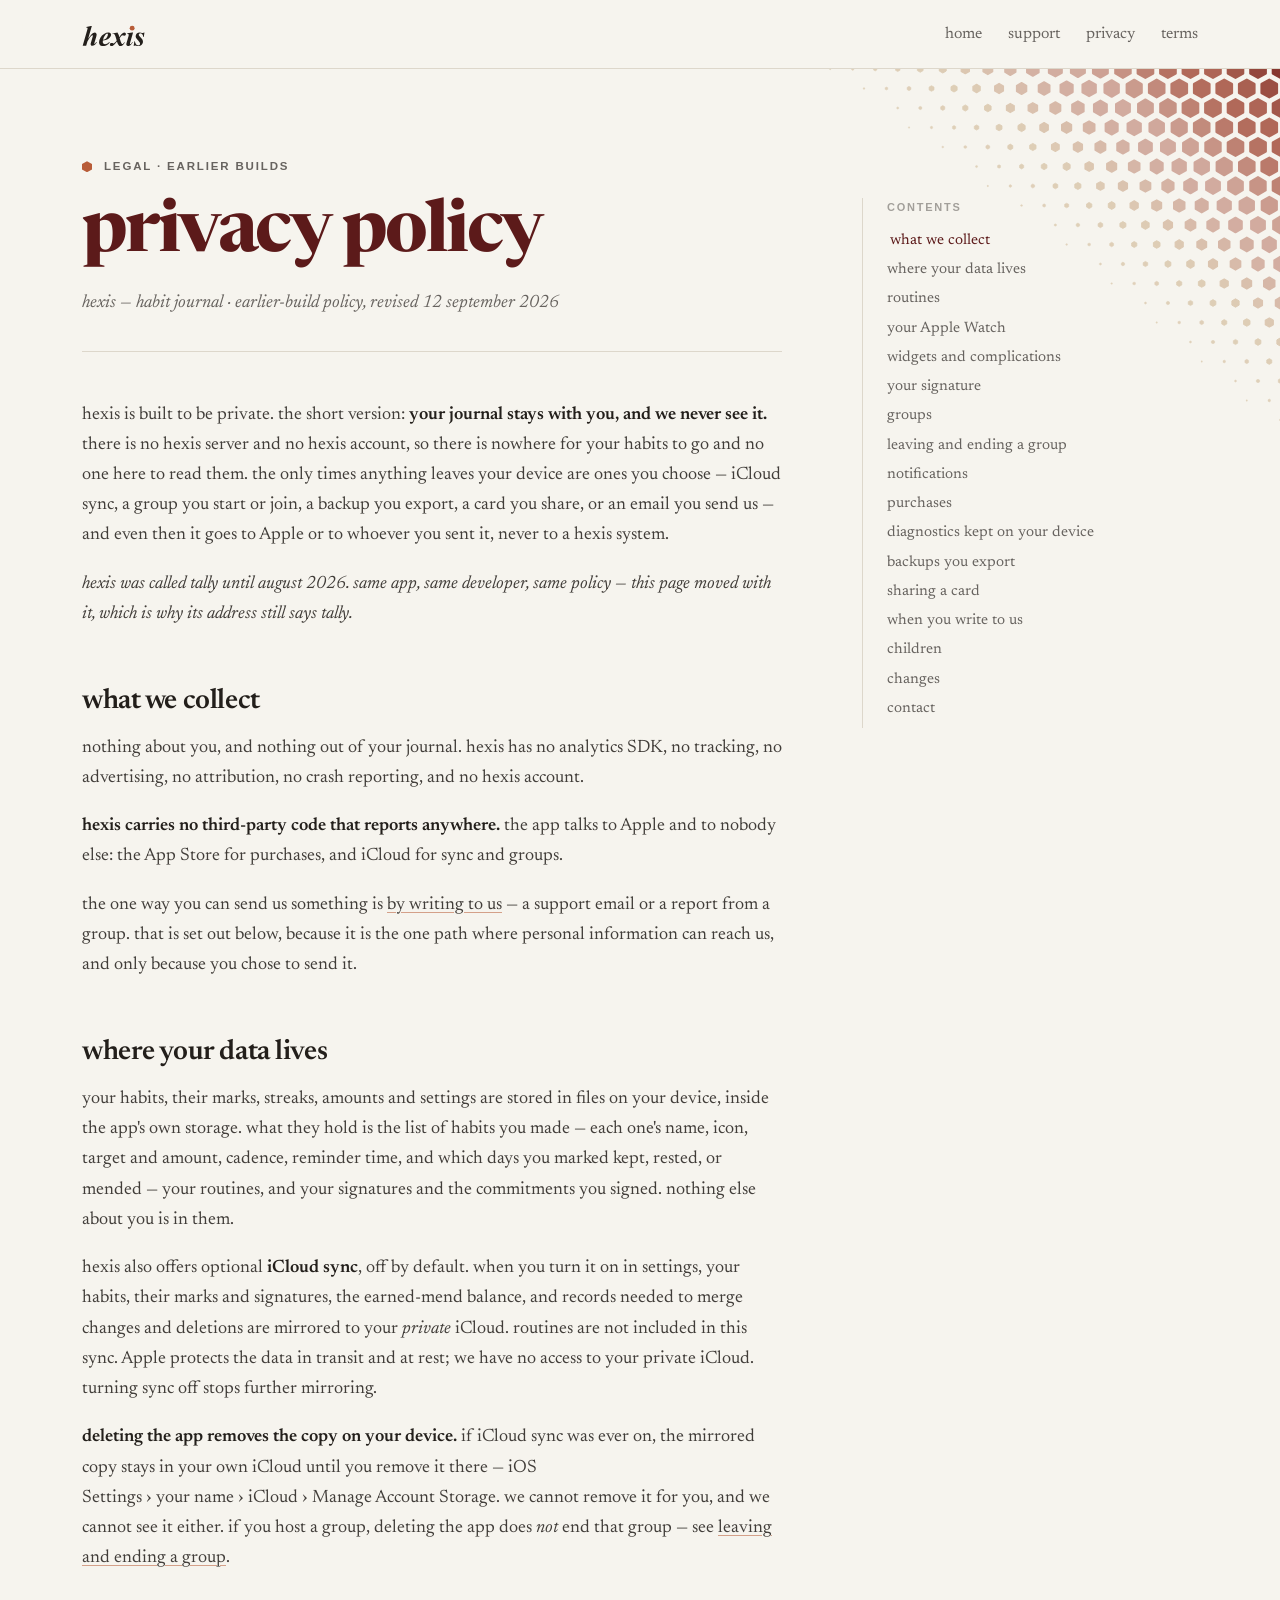
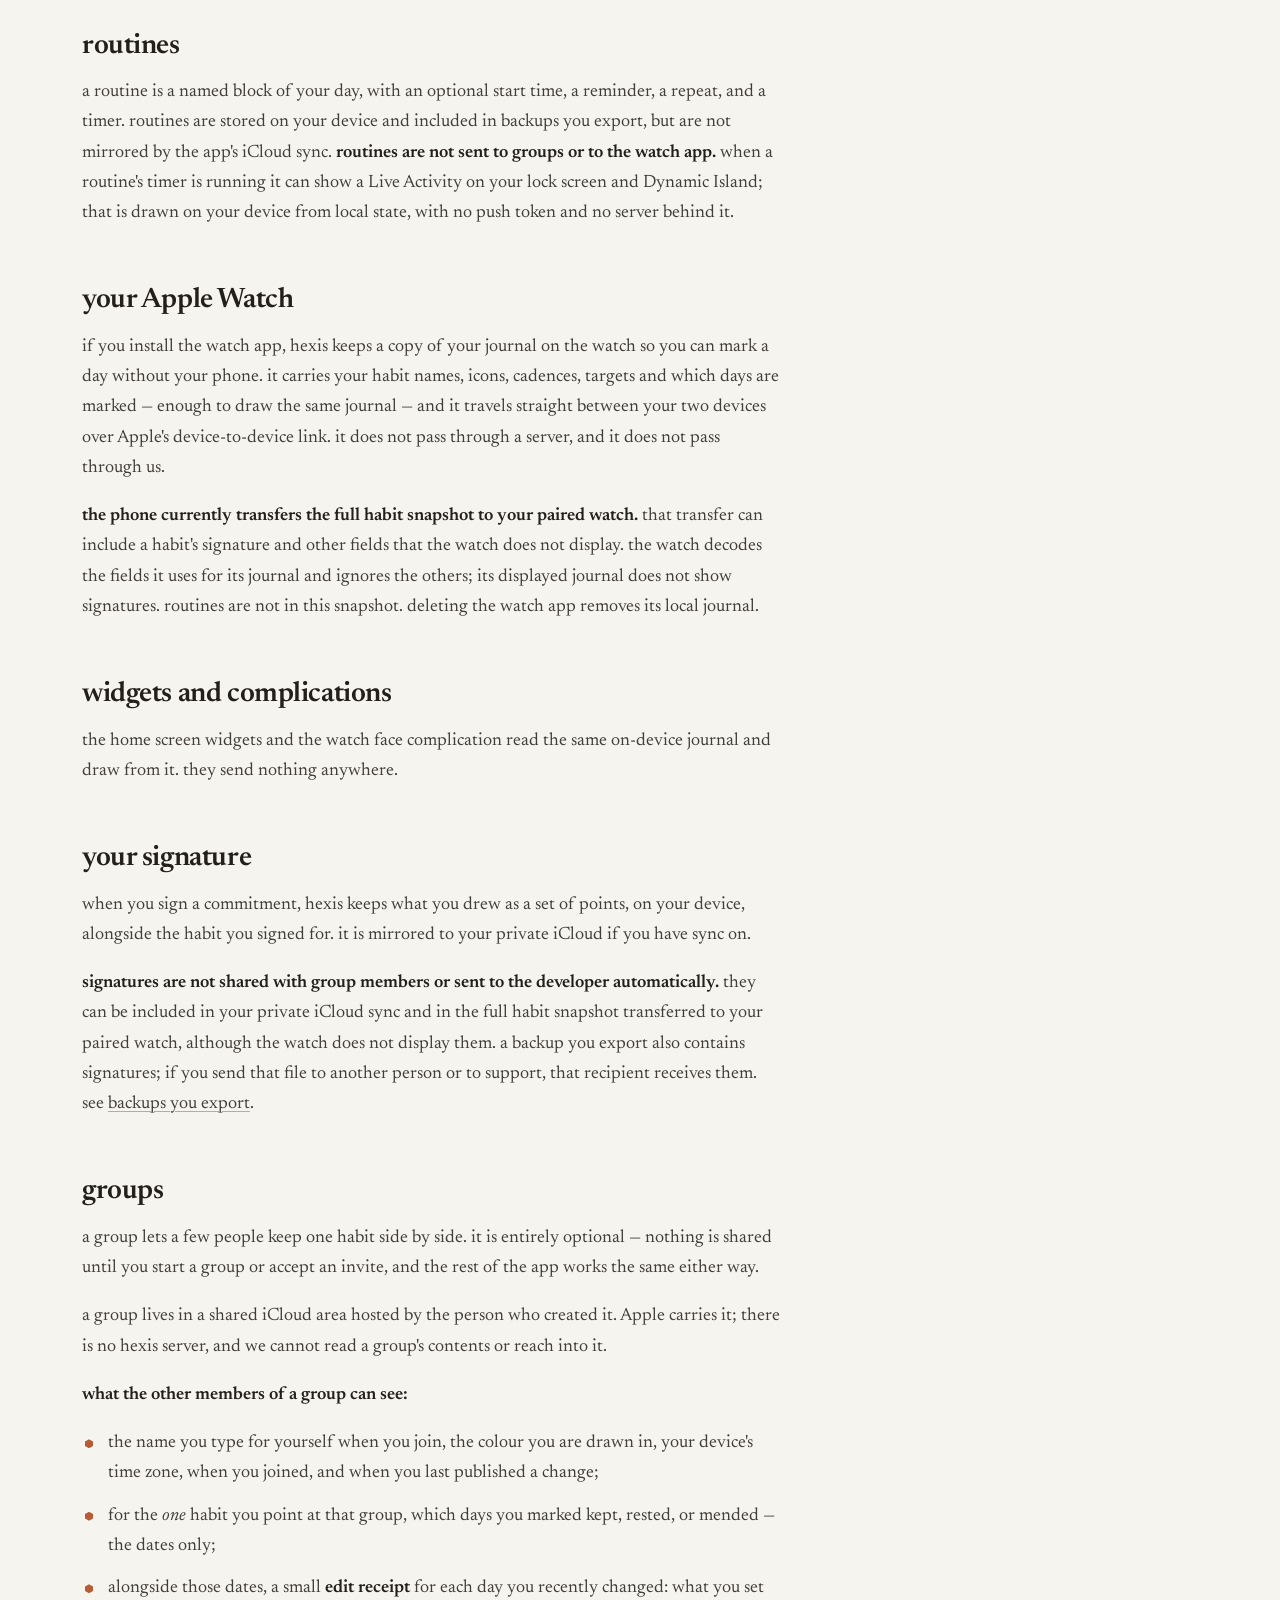
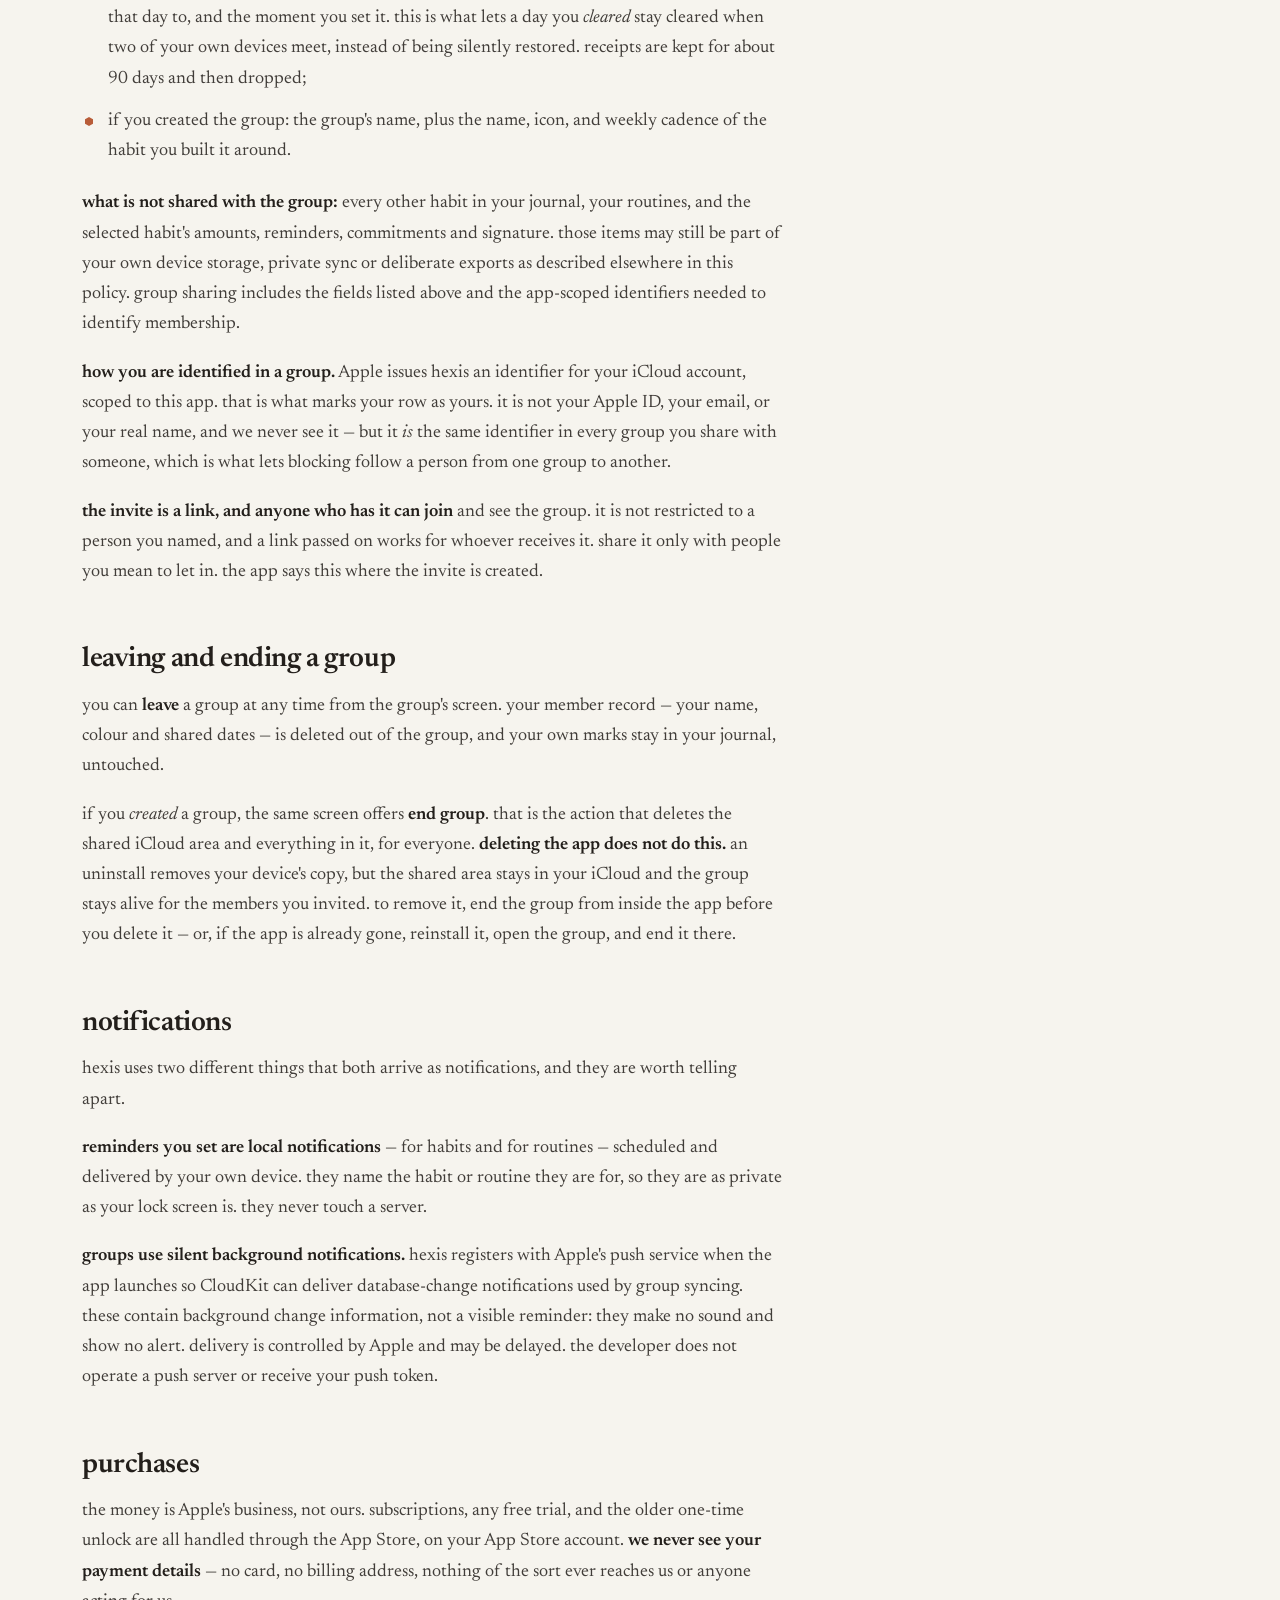
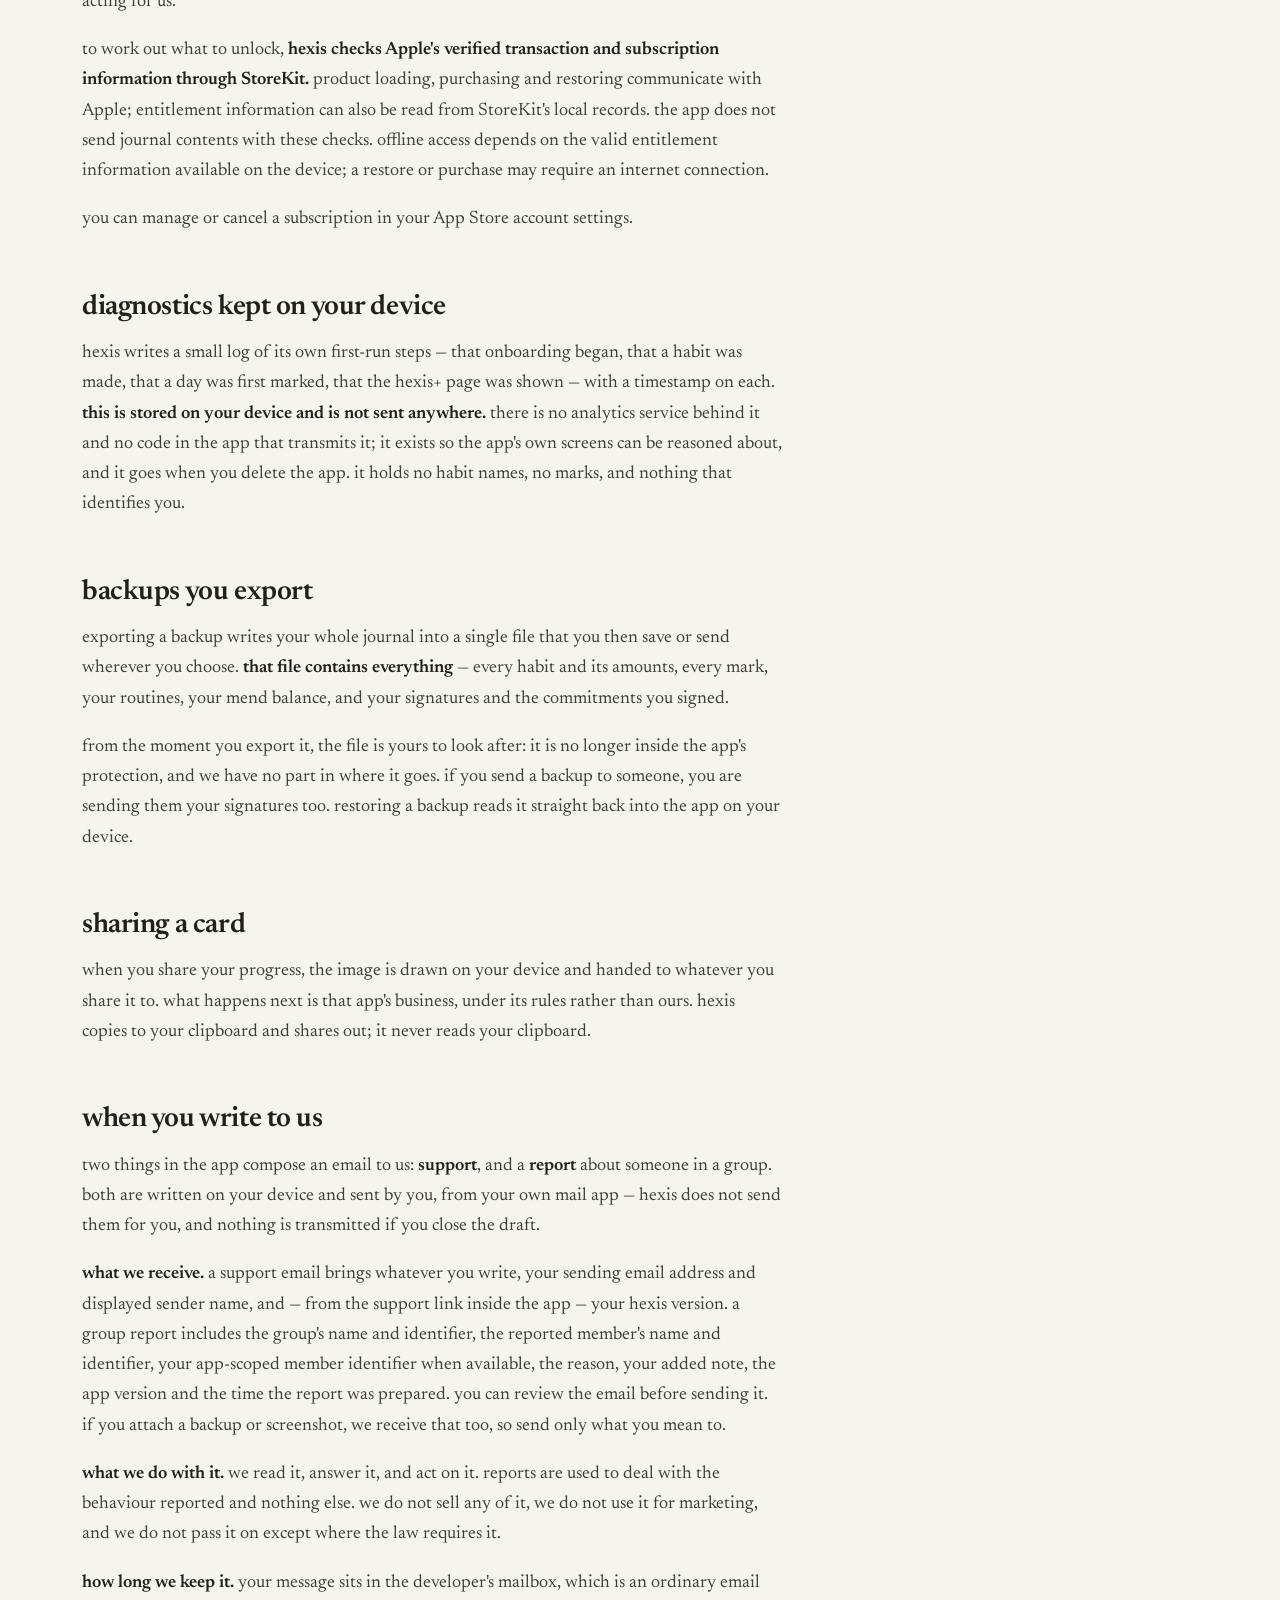
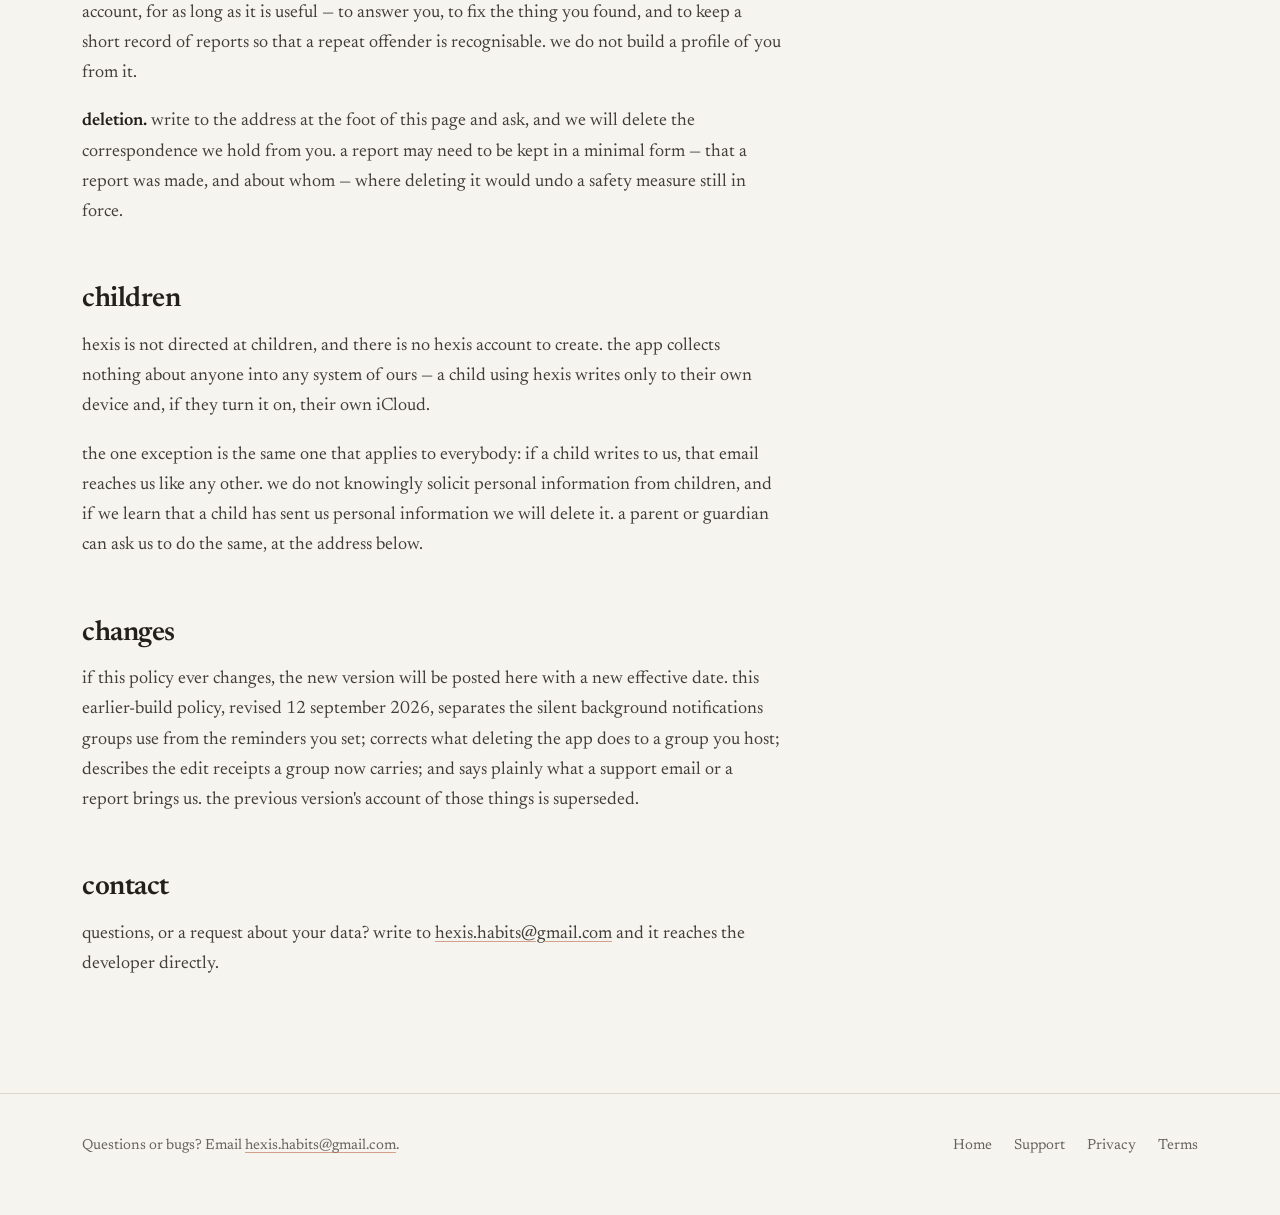
==== commit ba5801aa: "Site: a dictionary-entry hero over a live honeycomb, and reading pages to match The landing page ope" ====
--- a/privacy-before-build39.html
+++ b/privacy-before-build39.html
@@ -4,9 +4,26 @@
 <meta charset="utf-8">
 <meta name="viewport" content="width=device-width, initial-scale=1">
 <title>hexis — privacy policy</title>
+<meta name="theme-color" content="#F6F4EE" media="(prefers-color-scheme: light)"><meta name="theme-color" content="#161411" media="(prefers-color-scheme: dark)"><link rel="icon" href="favicon.png" type="image/png"><link rel="apple-touch-icon" href="apple-touch-icon.png"><link rel="preconnect" href="https://fonts.googleapis.com"><link rel="preconnect" href="https://fonts.gstatic.com" crossorigin><link href="https://fonts.googleapis.com/css2?family=Newsreader:ital,opsz,wght@0,6..72,400;0,6..72,600;0,6..72,700;1,6..72,400&display=swap" rel="stylesheet">
 <link rel="stylesheet" href="style.css">
 </head>
 <body>
+<header class="masthead">
+  <div class="wrap bar">
+    <a class="brand" href="./"><svg viewBox="-6 -426 1190 432" role="img" aria-label="hexis"><path d="M170.9 -352.2 104.9 -123.4Q139.1 -173.9 154.6 -191.7Q177.7 -217.3 194.4 -226.4Q211 -235.4 226.2 -235.4Q239.2 -235.4 248.4 -225.6Q257.7 -215.8 257.7 -199.6Q257.7 -185.9 251.6 -165.3L219.4 -57.1Q215.1 -42.9 215.1 -38.1Q215.1 -35.8 216.8 -33.9Q218.6 -32 220.9 -32Q223.9 -32 227 -34.5Q235.1 -40.9 244.3 -54.8Q246.5 -58.4 251.6 -65.5L261.5 -59.9Q239.7 -23.9 220.1 -10.4Q200.6 3 183.1 3Q167.3 3 158.4 -5.1Q149.6 -13.2 149.6 -25.4Q149.6 -36.6 155.6 -57.1L187.1 -165.3Q190.2 -176.5 190.2 -181.5Q190.2 -184.3 188 -186.5Q185.9 -188.7 183.1 -188.7Q173.9 -188.7 157.9 -173.4Q124.9 -142.2 91.9 -75.4L69.3 0H6.3L89.6 -286.9Q94.7 -305.2 94.7 -313.1Q94.7 -319.4 89.6 -323Q83 -327.8 69.3 -327L71.1 -337.2L155.6 -352.2ZM370.4 -95.2Q368.2 -78.7 368.2 -68Q368.2 -49 379.2 -37.6Q390.3 -26.2 408.8 -26.2Q426.6 -26.2 444.5 -34.8Q462.4 -43.4 486 -65L493.6 -58.1Q464.4 -22.9 436.7 -7.9Q409 7.1 375.5 7.1Q333.1 7.1 316.9 -13.2Q300.6 -33.5 300.6 -60.2Q300.6 -101.8 324.9 -143.5Q349.1 -185.1 390.9 -210.2Q432.7 -235.4 474.8 -235.4Q496.1 -235.4 507.1 -225.2Q518 -215.1 518 -199.6Q518 -181 507.3 -163.5Q492.6 -139.6 470.2 -125Q447.9 -110.4 420.2 -102.8Q401.7 -97.8 370.4 -95.2ZM372.7 -108.4Q395.1 -111.7 407.4 -117.4Q419.7 -123.1 431.5 -135.7Q443.3 -148.3 452 -167.5Q460.6 -186.6 460.6 -203.4Q460.6 -210.5 456.7 -214.6Q452.7 -218.6 446.6 -218.6Q434.4 -218.6 419.2 -201.6Q391.3 -170.6 372.7 -108.4ZM543.6 -220.1 632.2 -235.4Q656.3 -197.5 666.2 -152.1Q691.1 -188.9 703.8 -203.6Q720.8 -223.4 731.9 -229.4Q742.9 -235.4 755.4 -235.4Q769.3 -235.4 776.8 -227.8Q784.3 -220.1 784.3 -207.2Q784.3 -195 776.8 -187.3Q769.3 -179.5 758.2 -179.5Q750 -179.5 739.5 -182.4Q729 -185.4 724.9 -185.4Q714.2 -185.4 704.6 -177.7Q691.4 -167.3 672.1 -133.3Q693.7 -57.1 706.6 -40.4Q714.2 -30.5 722.1 -30.5Q728.7 -30.5 733.5 -33.8Q740.9 -39.1 756.1 -60.4L765.3 -55.1Q742.9 -19 721.6 -4.3Q705.4 7.1 689.6 7.1Q673.4 7.1 662.6 -0.1Q651.8 -7.4 643.4 -23.7Q635 -40.1 623.6 -76.2Q593.9 -38.3 577 -20.9Q560.1 -3.6 548.9 1.8Q537.8 7.1 525.1 7.1Q511.9 7.1 504.1 -0.5Q496.4 -8.1 496.4 -20.3Q496.4 -33.3 504.8 -41.6Q513.1 -50 526.1 -50Q532.9 -50 541.6 -46Q554.3 -39.9 559.9 -39.9Q567.2 -39.9 573.1 -42.9Q580.7 -46.7 592.4 -59.4Q599.5 -67.3 618.5 -92.9Q594.1 -183.3 580.4 -201.1Q571.8 -212.5 558.6 -212.5Q551.7 -212.5 541.8 -210.5ZM913.6 -235.4 861.5 -54.8Q857.2 -39.4 857.2 -34.5Q857.2 -31.7 859.5 -29.3Q861.8 -26.9 864.3 -26.9Q868.6 -26.9 872.9 -30.7Q884.4 -40.1 900.4 -64.7L909 -59.7Q870.6 7.1 827.5 7.1Q811 7.1 801.2 -2.2Q791.4 -11.4 791.4 -25.6Q791.4 -35 795.7 -49.5L831 -170.9Q836.1 -188.4 836.1 -197.3Q836.1 -202.9 831.3 -207.2Q826.5 -211.5 818.1 -211.5Q814.3 -211.5 808.9 -211.2L812.2 -221.4L898.3 -235.4ZM1117.9 -235.4 1106.8 -156.9H1097.4Q1095.4 -187.4 1078.7 -204.9Q1062.1 -222.4 1043 -222.4Q1031.4 -222.4 1023.8 -215.6Q1016.1 -208.7 1016.1 -199.1Q1016.1 -190.9 1019.4 -183.8Q1022.7 -176.7 1034.2 -164.5Q1074.3 -121.4 1082.9 -105.1Q1091.5 -88.9 1091.5 -70.3Q1091.5 -50.3 1081.4 -32.4Q1071.2 -14.5 1051 -3.7Q1030.9 7.1 1009 7.1Q994.3 7.1 972.7 1.3Q958.5 -2.8 951.4 -2.8Q945 -2.8 941.5 -0.9Q937.9 1 933.6 7.1H924.2L936.7 -77.4H944.8Q953.7 -46.7 961.4 -33.6Q969.2 -20.6 982.1 -12.8Q995.1 -5.1 1007 -5.1Q1021 -5.1 1030.1 -13.8Q1039.2 -22.6 1039.2 -34.8Q1039.2 -46.7 1033.3 -57.9Q1027.3 -69.1 1005.7 -92.7Q976 -124.9 966.6 -142.4Q960 -155.1 960 -171.4Q960 -198.8 980 -217.1Q999.9 -235.4 1035.9 -235.4Q1051.7 -235.4 1074.5 -229.8Q1086 -227 1092.8 -227Q1102.7 -227 1108.8 -235.4Z" fill="currentColor"/><circle class="tittle" cx="896.9" cy="-314.8" r="44"/></svg></a>
+    <nav aria-label="Pages">
+      <a class="home" href="./">home</a>
+      <a href="support.html">support</a>
+      <a href="privacy.html">privacy</a>
+      <a href="terms.html">terms</a>
+    </nav>
+  </div>
+</header>
+<div class="page">
+  <div class="wrap">
+    <p class="kicker">legal · earlier builds</p>
+    <div class="layout">
+<main class="doc">
 <h1>privacy policy</h1>
 <p class="sub">hexis — habit journal · earlier-build policy, revised 12 september 2026</p>
 
@@ -92,5 +109,17 @@
 
 <h2 id="contact">contact</h2>
 <p>questions, or a request about your data? write to <a href="mailto:hexis.habits@gmail.com">hexis.habits@gmail.com</a> and it reaches the developer directly.</p>
+</main>
+<aside class="toc" aria-label="Contents"><p>contents</p></aside>
+    </div>
+  </div>
+</div>
+<footer>
+  <div class="wrap row">
+    <p>Questions or bugs? Email <a href="mailto:hexis.habits@gmail.com">hexis.habits@gmail.com</a>.</p>
+    <nav><a href="./">Home</a><a href="support.html">Support</a><a href="privacy.html">Privacy</a><a href="terms.html">Terms</a></nav>
+  </div>
+</footer>
+<script src="site.js" defer></script>
 </body>
 </html>
--- a/style.css
+++ b/style.css
@@ -1,17 +1,107 @@
+/* hexis — the reading pages (support, privacy, terms).
+   Same paper, ink and halftone as the landing page. */
+:root {
+  --paper: #F6F4EE; --card: #FFFDF8; --ink: #231F1B; --soft: #67635F; --faint: #A29F9A;
+  --hairline: #DDD7CB; --oxblood: #5C1A1A; --accent: #B85C38;
+  --serif: ui-serif, "New York", "Newsreader", Georgia, "Times New Roman", serif;
+  --sans: -apple-system, BlinkMacSystemFont, "Helvetica Neue", Arial, sans-serif;
+  --halftone: url(img/halftone-light.svg);
+}
+@media (prefers-color-scheme: dark) {
+  :root {
+    --paper: #161411; --card: #1F1C18; --ink: #F1EEE8; --soft: #B4AEA5; --faint: #7C766D;
+    --hairline: #34302A; --oxblood: #E0A39E; --accent: #D47850;
+    --halftone: url(img/halftone-dark.svg);
+  }
+}
+* { box-sizing: border-box; }
+html { -webkit-text-size-adjust: 100%; scroll-padding-top: 88px; }
+@media (prefers-reduced-motion: no-preference) { html { scroll-behavior: smooth; } }
 body {
-  max-width: 620px; margin: 0 auto; padding: 48px 24px 80px;
-  font-family: Georgia, 'Times New Roman', serif;
-  background: #faf6ef; color: #2b2620; line-height: 1.65;
+  margin: 0; background: var(--paper); color: var(--ink);
+  font-family: var(--serif); font-size: 18px; line-height: 1.68;
+  -webkit-font-smoothing: antialiased; text-rendering: optimizeLegibility;
+  overflow-x: hidden;
 }
-h1 { font-size: 34px; font-weight: 600; margin-bottom: 4px; }
-h2 { font-size: 19px; margin-top: 36px; }
-h3 { font-size: 16px; margin-top: 26px; margin-bottom: 6px; }
-.sub { color: #8a8378; font-size: 14px; margin-top: 0; }
-a { color: #2b2620; }
-@media (prefers-color-scheme: dark) {
-  body { background: #211f1c; color: #e8e2d8; }
-  .sub { color: #97907f; }
-  a { color: #e8e2d8; }
+::selection { background: var(--accent); color: var(--paper); }
+a { color: inherit; text-decoration: underline; text-decoration-color: color-mix(in srgb, var(--accent) 55%, transparent); text-decoration-thickness: 1px; text-underline-offset: 3px; transition: text-decoration-color .2s ease; }
+a:hover { text-decoration-color: var(--accent); }
+.wrap { max-width: 1180px; margin: 0 auto; padding: 0 32px; }
+
+/* masthead */
+.masthead {
+  position: sticky; top: 0; z-index: 20;
+  background: color-mix(in srgb, var(--paper) 86%, transparent);
+  -webkit-backdrop-filter: saturate(1.4) blur(14px); backdrop-filter: saturate(1.4) blur(14px);
+  border-bottom: 1px solid var(--hairline);
 }
-ul { padding-left: 22px; margin: 12px 0; }
-li { margin-bottom: 6px; }
+.bar { display: flex; align-items: center; gap: 30px; height: 68px; }
+.brand { display: flex; color: var(--ink); text-decoration: none; margin-right: auto; }
+.brand svg { height: 24px; width: auto; display: block; }
+.brand .tittle { fill: var(--accent); transition: transform .45s cubic-bezier(.3,1.6,.5,1); transform-box: fill-box; transform-origin: center; }
+.brand:hover .tittle { transform: translateY(-22%); }
+.bar nav { display: flex; gap: 26px; font-size: 16px; }
+.bar nav a { text-decoration: none; color: var(--soft); }
+.bar nav a:hover, .bar nav a[aria-current] { color: var(--ink); }
+.bar nav a[aria-current] { text-decoration: underline; text-decoration-color: var(--accent); text-underline-offset: 6px; }
+
+/* the page head: title on paper, the honeycomb building in from the corner */
+.page { position: relative; padding-top: 88px; overflow-x: clip; }
+.page::before {
+  content: ""; position: absolute; top: 0; right: 0; width: min(720px, 70vw); aspect-ratio: 720 / 420;
+  background: var(--halftone) no-repeat top right / contain; pointer-events: none;
+}
+.page .wrap { position: relative; }
+.kicker { font-family: var(--sans); font-size: 11.5px; font-weight: 600; letter-spacing: .16em; text-transform: uppercase; color: var(--soft); margin: 0 0 22px; display: flex; align-items: center; gap: 12px; }
+.kicker::before { content: ""; width: 10px; height: 11px; background: var(--accent); clip-path: polygon(50% 0, 100% 25%, 100% 75%, 50% 100%, 0 75%, 0 25%); }
+
+/* the reading column, with a contents rail on wide screens */
+.layout { display: grid; grid-template-columns: minmax(0, 700px) 1fr; gap: 80px; padding-bottom: 96px; }
+.doc { min-width: 0; }
+.doc > h1:first-child { font-size: clamp(44px, 6vw, 72px); line-height: 1; font-weight: 700; letter-spacing: -.035em; color: var(--oxblood); margin: 0 0 18px; }
+.doc > .sub:nth-child(2) { font-style: italic; color: var(--soft); font-size: 18px; margin: 0 0 48px; padding-bottom: 32px; border-bottom: 1px solid var(--hairline); }
+.sub { color: var(--soft); }
+h2 { font-size: 28px; line-height: 1.2; font-weight: 600; letter-spacing: -.015em; margin: 56px 0 14px; }
+h3 { font-size: 20px; font-weight: 600; margin: 32px 0 8px; }
+p { margin: 0 0 18px; }
+.doc p, .doc li { color: color-mix(in srgb, var(--ink) 86%, var(--paper)); }
+strong { color: var(--ink); font-weight: 600; }
+ul { padding-left: 0; margin: 8px 0 22px; list-style: none; }
+li { position: relative; padding-left: 26px; margin-bottom: 12px; }
+li::before { content: ""; position: absolute; left: 3px; top: .62em; width: 8px; height: 9px; background: var(--accent); clip-path: polygon(50% 0, 100% 25%, 100% 75%, 50% 100%, 0 75%, 0 25%); }
+:target { scroll-margin-top: 88px; }
+h2:target { color: var(--oxblood); }
+
+.toc { position: sticky; top: 108px; align-self: start; font-size: 15px; padding-left: 24px; border-left: 1px solid var(--hairline); max-height: calc(100vh - 140px); overflow-x: hidden; overflow-y: auto; scrollbar-width: none; }
+.toc p { font-family: var(--sans); font-size: 11px; font-weight: 600; letter-spacing: .16em; text-transform: uppercase; color: var(--faint); margin: 0 0 14px; }
+.toc ol { list-style: none; margin: 0; padding: 0; }
+.toc li { padding: 0; margin: 0 0 9px; }
+.toc li::before { display: none; }
+.toc a { text-decoration: none; color: var(--soft); line-height: 1.35; display: block; transition: color .2s ease, transform .2s ease; }
+.toc a:hover { color: var(--ink); }
+.toc a.on { color: var(--oxblood); transform: translateX(3px); }
+
+footer { border-top: 1px solid var(--hairline); padding: 40px 0 56px; font-size: 14.5px; color: var(--soft); }
+footer .row { display: flex; justify-content: space-between; gap: 24px; flex-wrap: wrap; }
+footer nav { display: flex; gap: 22px; flex-wrap: wrap; }
+footer nav a { text-decoration: none; }
+footer nav a:hover { color: var(--ink); }
+footer p { margin: 0; }
+
+@media (max-width: 1020px) {
+  .layout { grid-template-columns: 1fr; }
+  .toc { display: none; }
+}
+@media (max-width: 700px) {
+  body { font-size: 17px; }
+  .bar { height: 60px; gap: 18px; }
+  .brand svg { height: 21px; }
+  .bar nav { gap: 16px; font-size: 15px; }
+  .page { padding-top: 60px; }
+  .page::before { width: 92vw; opacity: .85; }
+  h2 { font-size: 24px; margin-top: 44px; }
+}
+@media (max-width: 480px) {
+  .wrap { padding: 0 16px; }
+  .bar nav a.home { display: none; }
+}
